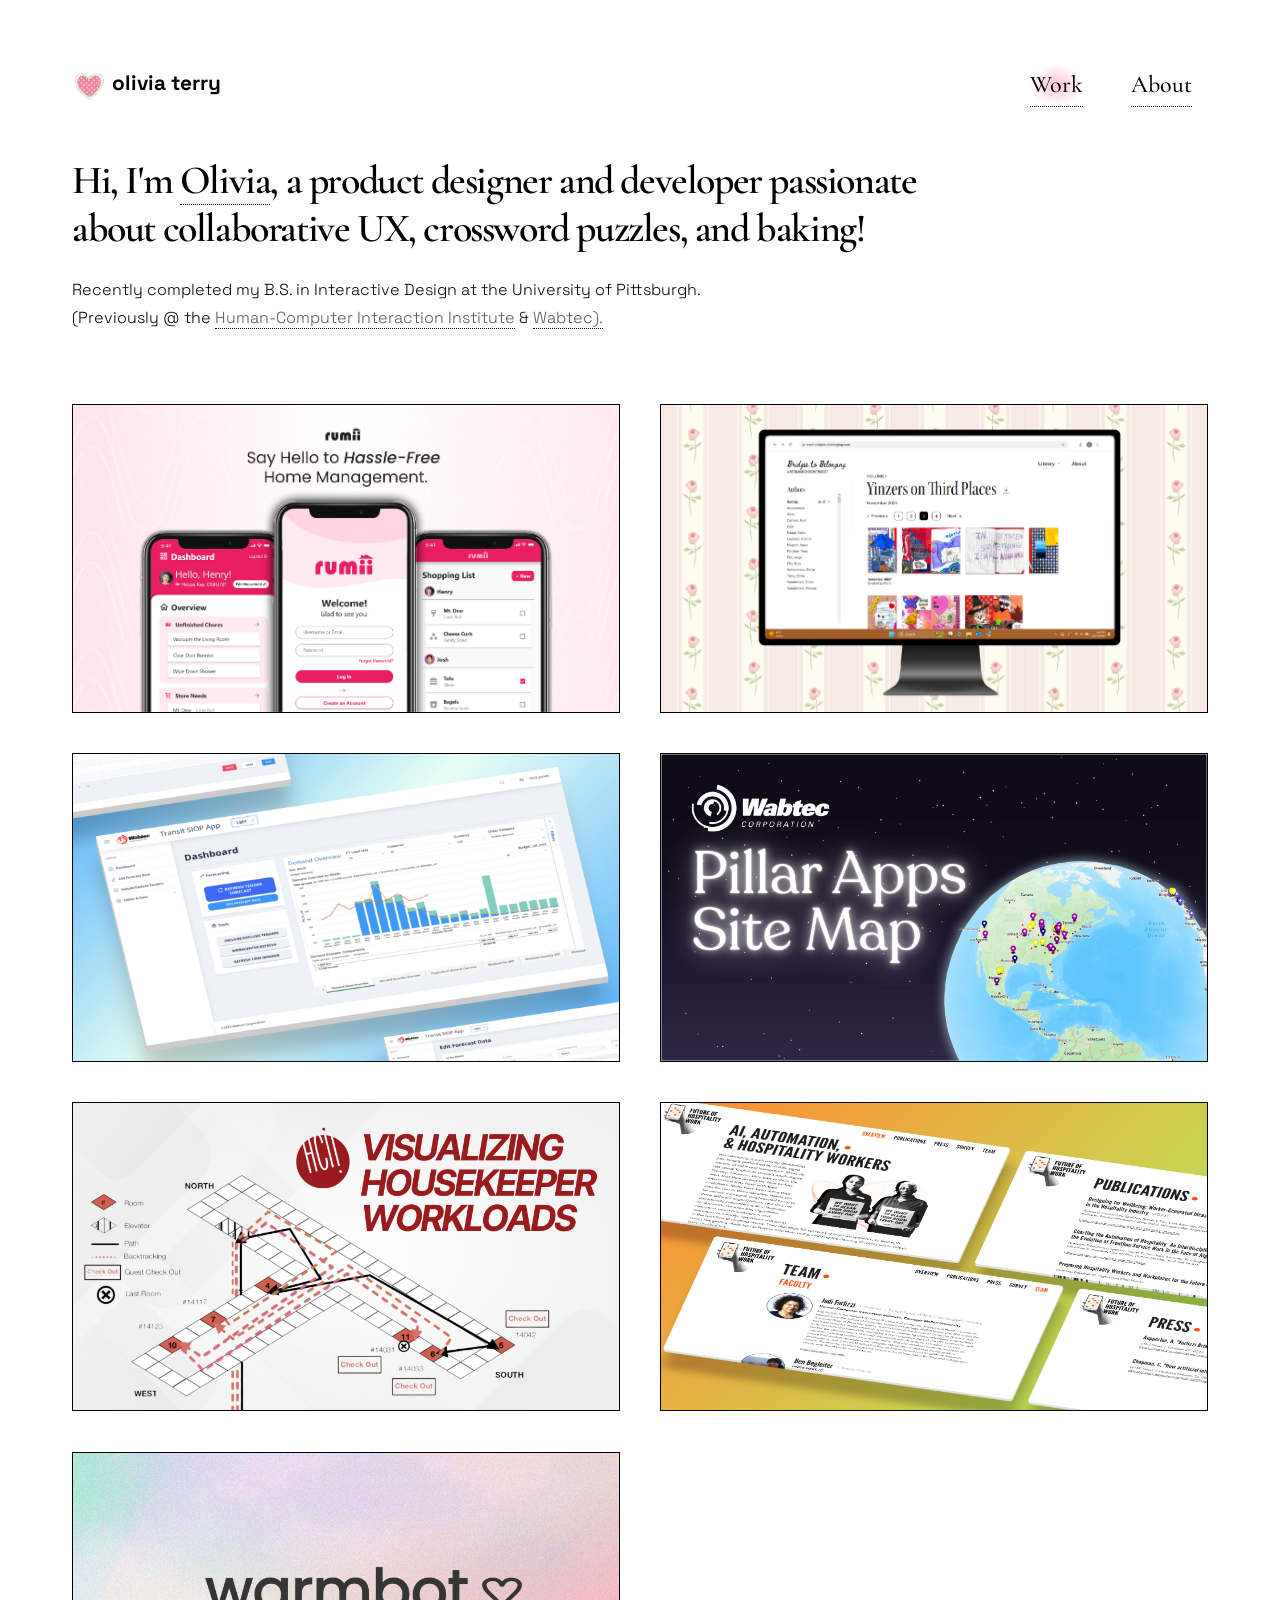
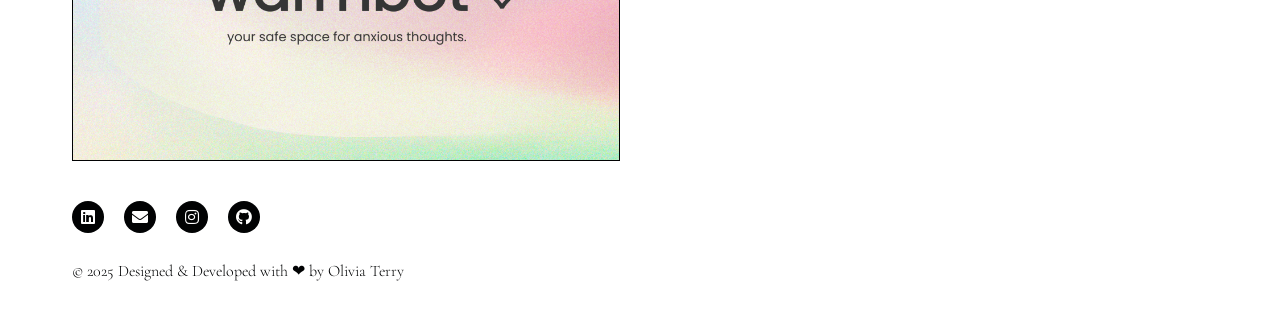
==== index.html @ b7524a49 "new resume upload" ====
<!DOCTYPE HTML>

<html>
	<head>
		<title>Olivia Terry</title>
		<meta charset="utf-8" />
		<meta name="viewport" content="width=device-width, initial-scale=1, user-scalable=no" />
		<link rel="stylesheet" href="assets/css/main.css" />

		<link rel="preconnect" href="https://fonts.googleapis.com">
		<link rel="preconnect" href="https://fonts.gstatic.com" crossorigin>
		<link href="https://fonts.googleapis.com/css2?family=Cormorant+Garamond:ital,wght@0,300;0,400;0,500;0,600;0,700;1,300;1,400;1,500;1,600;1,700&family=Space+Grotesk:wght@300..700&display=swap" rel="stylesheet">
		
		<noscript><link rel="stylesheet" href="assets/css/noscript.css" /></noscript>
	    <link rel="icon" type="image/x-icon" href="/images/favicon-nobg.png">

	</head>
	<body class="is-preload">
		<!-- Wrapper -->
			<div id="wrapper">

				<!-- Header -->
					<header id="header">
						<div class="inner">

							<!-- Logo -->
								<a href="index.html" class="logo fade-in-up">
									<span class="title"><img class="logo-icon" src="images/favicon.png"> olivia terry</span>
								</a>

							<!-- Nav 
								<nav>
									<ul>
										<li><a href="#menu">Menu</a></li>
									</ul>
								</nav>-->

								<div class="nav-bar fade-in-up">
									<a href="#projects" class="nav-link fade current-link">Work</a>
									<a href="about.html" class="nav-link fade">About</a>
								</div>
							

						</div>
					</header>

				<!-- Menu -->
					<nav id="menu">
						<h2>Menu</h2>
						<ul>
							<li><a href="index.html">Home</a></li>
							<li><a href="generic.html">Ipsum veroeros</a></li>
							<li><a href="generic.html">Tempus etiam</a></li>
							<li><a href="generic.html">Consequat dolor</a></li>
							<li><a href="elements.html">Elements</a></li>
						</ul>
					</nav>

				<!-- Main -->
					<div id="main">
						<div class="inner">
							<header class="head">
								<div>
								<h1 class="squeeze-textbox fade-in-up">Hi, I'm <a href="about.html">Olivia</a>, a product designer and developer passionate about collaborative UX, crossword puzzles, and baking!</h1>
								<p class="squeeze-textbox fade-in-up">
									Recently completed my B.S. in Interactive Design at the University of Pittsburgh.
									<br> 
									(Previously @ the 
									<a href="https://hcii.cmu.edu/" target="_blank">Human-Computer Interaction Institute</a>
									 & <a href="https://www.wabteccorp.com/" target="_blank">Wabtec).</a>
                    			</p>
							</div>
							
							<!--
							<div class="grain-blobs">
								<div class="blob-cont">
									<div class="yellow blob"></div>
									<div class="red blob"></div>
									<div class="green blob"></div>
								  </div>

								  <svg>
									<filter id='noiseFilter'>
									  <feTurbulence 
										type='fractalNoise' 
										baseFrequency='1.0' 
										stitchTiles='stitch'/>
									   <feColorMatrix in="colorNoise" type="matrix" values="1 0 0 0 0 0 1 0 0 0 0 0 1 0 0 0 0 0 1 0" />
										  <feComposite operator="in" in2="SourceGraphic" result="monoNoise"/>
										  <feBlend in="SourceGraphic" in2="monoNoise" mode="screen" />
									</filter>
									
								  </svg>
								</div>-->
							</header>
							<section class="tiles">
								
								<article class="style1 fade-in-up">
									<span class="image">
										<img src="images/rumii-cover.png" alt="" />
									</span>
									<a href="rumii.html">
										
										<div class="content">
											<h2 class="tile-header">Rumii</h2>
											<p>
												A mobile household management app designed for roommates.
											</p>
										</div>
									</a>
								</article>
								<article class="style5 fade-in-up">
									<span class="image">
										<img src="images/zine-coverr.png" alt="" />
									</span>
									<a href="bridges-to-belonging.html">
										
										<div class="content">
											<h2 class="tile-header">Bridges to Belonging</h2>
											<p>A digital library for displaying zine booklets co-created with community members.</p>
										</div>
									</a>
								</article>
								<article class="style2 fade-in-up">
									<span class="image">
										<img src="images/transit-siop.png" alt="" />
									</span>
									<a href="transit-siop.html">
										
										<div class="content">
											<h2 class="tile-header">Transit SIOP</h2>
											<p>
												An Angular web application for Wabtec's sales, inventory, and operations planning. 
												</p>
										</div>
									</a>
								</article>
								<article class="style3 fade-in-up">
									<span class="image">
										<img src="images/pillar-apps1-cover.png" alt="" />
									</span>
									<a href="pillar-apps.html">
										
										<div class="content">
											<h2 class="tile-header">Pillar Apps Site Map</h2>
											<p>
												A web application utilizing GIS technology to visualize enterprise app adoption and usage data across 140+ internal SaaS deployments.
											</p>
										</div>
									</a>
								</article>
							
								
								<article class="style3 fade-in-up">
									<span class="image">
										<img src="images/reu-cover.png" alt="" />
									</span>
									<a href="reu.html">
										
										<div class="content">
											<h2 class="tile-header">Visualizing Housekeeper Workloads</h2>
											<p>
												A case study of my research internship project with Carnegie Mellon University's Human-Computer Interaction Institute.
											</p>
										</div>
									</a>
								</article>
								<article class="style3 fade-in-up">
									<span class="image">
										<img src="images/fohw-cover2.png" alt="" />
									</span>
									<a href="fohw.html">
										
										<div class="content">
											<h2 class="tile-header">Future of Hospitality Work</h2>
											<p>
												A portfolio website for an interscholastic, NSF-funded research team.
											</p>
										</div>
									</a>
								</article>
								<article class="style3 fade-in-up">
									<span class="image">
										<img src="images/warmbot-cover.png" alt="" />
									</span>
									<a href="warmbot.html">
										
										<div class="content">
											<h2 class="tile-header">warmbot</h2>
											<p>
												An AI chatbot trained to act as a warmline for those desiring company during periods of overwhelm.
											</p>
										</div>
									</a>
								</article>
								
								
								
								
								
								<!--
								<article class="style4">
									<span class="image">
										<img src="images/reu-cover.png" alt="" />
									</span>
									<a href="generic.html">
										<h2>Visualizing Housekeeper Workloads</h2>
										<div class="content">
											<p>
												A case study of my research internship project with Carnegie Mellon University's Human-Computer Interaction Institute.
											</p>
										</div>
									</a>
								</article>-->
							</section>
							
						</div>
					</div>

				<!-- Footer -->
					<footer id="footer">
						<div class="inner">
						<section>
								<ul class="icons">
									<li><a href="https://www.linkedin.com/in/olivia-terry/" target="_blank" class="icon brands style2 fa-linkedin"><span class="label">Instagram</span></a></li>
									<li><a href="mailto:oliviaterry@gmail.com" target="_blank" class="icon solid style2 fa-envelope"><span class="label">Email</span></a></li>
									<li><a href="https://www.instagram.com/rosiesmicrobakery/" target="_blank" class="icon brands style2 fa-instagram"><span class="label">Instagram</span></a></li>
									<li><a href="https://www.github.com/oliviat10/" target="_blank" class="icon brands style2 fa-github"><span class="label">GitHub</span></a></li>
								</ul>
							</section>
							<ul class="copyright">
								<span id="copyright">© 2025 Designed & Developed with ❤ by Olivia Terry</span>							</ul>
						</section>
					</div>
					</footer>

			</div>

		<!-- Scripts -->
			<script src="assets/js/jquery.min.js"></script>
			<script src="assets/js/browser.min.js"></script>
			<script src="assets/js/breakpoints.min.js"></script>
			<script src="assets/js/util.js"></script>
			<script src="assets/js/main.js"></script>

	</body>
</html>
---- assets/css/main.css ----
@import url(fontawesome-all.min.css);
@import url("https://fonts.googleapis.com/css?family=Source+Sans+Pro:300,700,900");

/*
	Phantom by HTML5 UP
	html5up.net | @ajlkn
	Free for personal and commercial use under the CCA 3.0 license (html5up.net/license)
*/

html,
body,
div,
span,
applet,
object,
iframe,
h1,
h2,
h3,
h4,
h5,
h6,
p,
blockquote,
pre,
a,
abbr,
acronym,
address,
big,
cite,
code,
del,
dfn,
em,
img,
ins,
kbd,
q,
s,
samp,
small,
strike,
strong,
sub,
sup,
tt,
var,
b,
u,
i,
center,
dl,
dt,
dd,
ol,
ul,
li,
fieldset,
form,
label,
legend,
table,
caption,
tbody,
tfoot,
thead,
tr,
th,
td,
article,
aside,
canvas,
details,
embed,
figure,
figcaption,
footer,
header,
hgroup,
menu,
nav,
output,
ruby,
section,
summary,
time,
mark,
audio,
video {
	margin: 0;
	padding: 0;
	border: 0;
	font-size: 100%;
	font: inherit;
	vertical-align: baseline;
}

article,
aside,
details,
figcaption,
figure,
footer,
header,
hgroup,
menu,
nav,
section {
	display: block;
}

body {
	line-height: 1;
}

ol,
ul {
	list-style: none;
}

.about-category {
	font-size: 1.5em;
	margin-top: 0;
	
}

.about-facts {
	margin-left: 0;
	padding-left: 0;
}



.about-list-item {
	padding: 20px;
	border: solid 1px #ff228d;
	background-color: #ffdfeb;
	border-radius: 10px;
	margin: 0px 0px 25px 0px;

	display: flex;
	flex-direction: row;
	justify-content: center;
	align-items: center;

}

.about-list-text {
	margin-bottom: 0;
}

.about-list-icon {
	width: 3em;
	height: 3em;
	margin-right: 20px;

}

.facts-grid {
	margin-right: 25px;
	height: auto;

	display: grid;
	grid-template-columns: 50% 50%;

	grid-column-gap: 30px;

	grid-row-gap: 20px;
	text-align: left;

}

.facts-list-item {
	height: 100%;
	padding-right: 15px;
	
	padding-bottom: 15px;

	border-radius: 10px;

	border-radius: 15px;

	display: flex;
	flex-direction: column;
	justify-content: center;
	align-items: left;

}

.facts-list-text {
	margin-bottom: 0;
}

#crab {
	width: 3.75em;
	height: 3.75em;
	margin-bottom: 0.5em;
}

#infj {
	height: 3.25em;
	width: 4em;
	margin-bottom: 0.5em;
}

#matcha {
	height: 3.5em;
	width: 3.5em;
	margin-bottom: 0.5em;
}

#halloween {
	height: 4.15em;
	width: 4.15em;
	margin-bottom: 0.15em;
}


#wordle {
	width: 2.25em;
	height: 2.25em;
}

.resume-box {
	margin: 0.25em;
	display: inline;
	font-weight: 500;
	font-size: 1em;
	letter-spacing: 0.08em;
}

.outline-box {
	border: solid 0.5px #c9c9c9;
	border-radius: 3px;
	margin-bottom: 10px;

}

blockquote,
q {
	quotes: none;
}

blockquote:before,
blockquote:after,
q:before,
q:after {
	content: '';
	content: none;
}

table {
	border-collapse: collapse;
	border-spacing: 0;
}

body {
	-webkit-text-size-adjust: none;
}

mark {
	background-color: transparent;
	color: inherit;
}

input::-moz-focus-inner {
	border: 0;
	padding: 0;
}

input,
select,
textarea {
	-moz-appearance: none;
	-webkit-appearance: none;
	-ms-appearance: none;
	appearance: none;
}

.email-link {
	color: black;
	text-decoration: none;
	font-weight: 600;
	border-color: black;
}

.email-me {
	margin-bottom: 1em;
}

/* Basic */

@-ms-viewport {
	width: device-width;
}

body {
	-ms-overflow-style: scrollbar;
}

@media screen and (max-width: 480px) {

	html,
	body {
		min-width: 320px;
	}

}

html {
	box-sizing: border-box;
}

*,
*:before,
*:after {
	box-sizing: inherit;
}

/*grainy color blob bg
	:root {
		--bg: #ffffff;
		--text: #151515;
		--yellow: #EDB74D;
		--red: #EB6666;
		--green: #6FB18A;
	  }

	  .head {
		display: flex;
  flex-direction: row;
	  }
	  
	  body::before,
	body::after {
	  position: absolute;
	  left: 0;
	  top: 0;
	  content: '';
	  width: 100%;
	  height: 100%;
	  z-index: -1;
	
	  opacity: 50%;
	}
	
	body::before {
	  background: #d4d4d4;
	  filter: url(#noiseFilter);
	}*/

/* Blobs */
/*.blob-cont {
	display: flex;
	flex-direction: column;
	justify-content: center;
	align-items: center;
	z-index: -2;
	height: 500px;
	width: 500px;
	position: relative;
	right: 5em;
  }
  
  
  .blob {
	border-radius: 100px;
	filter: blur(60px);
  }
  
  .yellow {
	background-color: var(--yellow);
	position: absolute;
	top: 200px;
	left: 100px;
	height: 200px;
	width: 200px;
	
	animation: yellow 8s infinite ease;
  }
  
  .green {
	background-color: var(--green);
	position: absolute;
	top: 80px;
	right: -20px;
	height: 200px;
	width: 250px;
	
	animation: green 8s infinite ease;
  }
  
  .red {
	background-color: var(--red);
	position: absolute;
	right: 0;
	top: 300px;
	height: 250px;
	width: 200px;
	
	animation: red 8s infinite linear;
  }
  
  @keyframes yellow {
	0% {top: 200px; left: 100px; transform: scale(1);}
	30% {top: 300px; left: 150px; transform: scale(1.2);}
	60% {top: 100px; left: 200px; transform: scale(1.3);}
	100% {top: 200px; left: 100px; transform: scale(1);}
  }
  
  @keyframes green {
	0% {top: 80px; right: -20px; transform: scale(1.2);}
	30% {top: 300px; right: -20px;transform: scale(1);}
	60% {top: 200px; right: 100px;transform: scale(1);}
	100% {top: 80px; right: -20px; transform: scale(1.2);}
  }
  
  @keyframes red {
	0% {top: 250px; right: 0px; transform: scale(1);}
	30% {top: 150px; right: 150px;transform: scale(1.4);}
	60% {top: 250px; right: 100px;transform: scale(1);}
	100% {top: 250px; right: 0px; transform: scale(1);}
  }*/


body {
	background: #ffffff;
}

body.is-preload *,
body.is-preload *:before,
body.is-preload *:after {
	-moz-animation: none !important;
	-webkit-animation: none !important;
	-ms-animation: none !important;
	animation: none !important;
	-moz-transition: none !important;
	-webkit-transition: none !important;
	-ms-transition: none !important;
	transition: none !important;
}

/* Type */

p {
	font-family: 'Space Grotesk', serif;
}

.squeeze-textbox {
	width: 75%;
}

@media screen and (max-width: 762px) {

	.squeeze-textbox {
		width: 95%;
	}

	.head {
		padding-top: 2em;
	}

}


.grain-blobs {
	position: sticky;
	width: 0%;
	height: 0%;
	right: 40%;
	top: 0px;
	z-index: -4;
}

body,
input,
select,
textarea {
	color: #010203;
	font-family: "Cormorant Garamond", serif;
	font-size: 16pt;
	font-weight: 300;
	line-height: 1.75;
}

@media screen and (max-width: 1680px) {

	body,
	input,
	select,
	textarea {
		font-size: 14pt;
	}

}

@media screen and (max-width: 1280px) {

	body,
	input,
	select,
	textarea {
		font-size: 12pt;
	}

}

.fade-in-up {
	opacity: 0;
	transform: translateY(30px);
	transition: opacity 0.8s ease-out, transform 0.8s ease-out;
	will-change: opacity, transform;
}

.fade-in-up.visible {
	opacity: 1;
	transform: translateY(0);
}


a {
	-moz-transition: border-bottom-color 0.2s ease, color 0.2s ease;
	-webkit-transition: border-bottom-color 0.2s ease, color 0.2s ease;
	-ms-transition: border-bottom-color 0.2s ease, color 0.2s ease;
	transition: border-bottom-color 0.2s ease, color 0.2s ease;
	text-decoration: none;
	color: #585858;
	border-bottom: dotted 1px #010203;
}

a:hover {
	border-bottom-color: transparent;
	color: #f2849e !important;
}

strong,
b {
	font-weight: 900;
}

em,
i {
	font-style: italic;
}

p {
	margin: 0 0 2em 0;
}

.back,
.next {
	font-size: 1em;
	font-family: 'Space Grotesk', serif;
}

.iconoir-arrow-left-circle,
.iconoir-arrow-right-circle {
	vertical-align: -0.1em;
}

.storyboard {
	width: 100%;
	text-align: center;
}

.storyboard-img {
	width: 75%;
}
@media screen and (max-width: 726px) {

	.storyboard-img {
		width: 100%;
	}

}

.workshop-photos {
	display: flex;
	justify-content: space-between;
}

.workshop-photo {
	width: 48%;
}

.figma {
	text-align: center;
}

.gif-tour {
	width: 75%;
	height: 75%;
}
@media screen and (max-width: 726px) {

	.gif-tour {
		width: 100%;
		height: 100%;
	}

}

.file-viewer-img {
	width: 75%;
	border: solid 1px #bfbfbf;

}
@media screen and (max-width: 726px) {

	.file-viewer-img {
		width: 100%;
	}

}


#download {
	border: solid 1px #c9c9c9;
}

mark {
	background-color: #ffdfeb;
}


.case-study {
	text-align: left;
	width: 75%;
	margin: auto;
}

@media screen and (max-width: 726px) {

	.case-study {
		width: 90%;
	}

}


.case-study-h3 {
	font-size: 1.8em;
	font-weight: 500;
	text-align: left;
}

.prototype,
.competitors-section,
.user-personas {
	width: 100%;
	text-align: center;
}

.case-study-list {
	text-align: left;
	margin-bottom: 0;
}

.case-study-content-list {
	font-family: "Space Grotesk", serif;
	margin-bottom: 2em;
}

.about-head {
	margin-bottom: 0.5em;
}

.case-study-head {
	margin-bottom: 0.4em;
	font-weight: 600;
}

.project-header {
	padding-top: 2.5rem;
	padding-bottom: 4.8125rem;
	position: relative;
	background-repeat: no-repeat;
	background-size: cover;
	background-position: center;
	height: 385px;
	margin-bottom: 3rem;
}

.bridges-hifi {
	width: 100%;
}
@media screen and (max-width: 726px) {

	.bridges-hifi {
		
	}

}

#rumii-header {
	background-image: url("/images/rumii/rumii-proj-cover.png");
}

#transit-siop-header {
	background-image: url("/images/transit-siop/transit-siop-proj-cover.png");
}

#fohw-header {
	background-image: url("/images/fohw/fohw-proj-cover.png");
}

#bridges-header {
	background-image: url("/images/bridges/bridges-proj-cover1.png");
}

#pillar-apps-header {
	background-image: url("/images/pillar/pillar-proj-cover.png");
}

#reu-header {
	background-image: url("/images/reu/reu-proj-cover.png");
}

#warmbot-header {
	background-image: url("/images/warmbot/warmbot-proj-cover.png");
}

h1 {
	font-size: 2.5em;
	font-weight: 600;
	line-height: 1.2;
	margin: 0 0 1em 0;
	letter-spacing: -0.035em;
}

h1 a {
	color: inherit;
}

@media screen and (max-width: 736px) {

	h1 {
		font-size: 2em;
		margin: 0 0 1em 0;
	}

}

@media screen and (max-width: 360px) {

	h1 {
		font-size: 1.75em;
	}

}

h3 {
	font-weight: 900;
	line-height: 1.5;
	margin: 0 0 0.5em 0;

	letter-spacing: 0em;
}

h2,
h4,
h5,
h6 {
	font-weight: 900;
	line-height: 1.5;
	margin: 0 0 2em 0;

	letter-spacing: 0em;
}

h2 a,
h3 a,
h4 a,
h5 a,
h6 a {
	color: inherit;
}

h2 {
	font-size: 2.5em;
}

h3 {
	font-size: 1em;
}

h4 {
	font-size: 0.8em;
}

h5 {
	font-size: 0.8em;
}

h6 {
	font-size: 0.8em;
}

@media screen and (max-width: 980px) {

	h1 br,
	h2 br,
	h3 br,
	h4 br,
	h5 br,
	h6 br {
		display: none;
	}

	h2 {
		font-size: 2em;
	}


}

@media screen and (max-width: 736px) {

	h2 {
		font-size: 2em;
	}

	h3 {
		font-size: 0.8em;
	}

}

sub {
	font-size: 0.8em;
	position: relative;
	top: 0.5em;
}

sup {
	font-size: 0.8em;
	position: relative;
	top: -0.5em;
}

blockquote {
	border-left: solid 4px #c9c9c9;
	font-style: italic;
	margin: 0 0 2em 0;
	padding: 0.5em 0 0.5em 2em;
}

code {
	background: rgba(144, 144, 144, 0.075);
	border-radius: 0px;
	border: solid 1px #c9c9c9;
	font-family: "Courier New", monospace;
	font-size: 0.9em;
	margin: 0 0.25em;
	padding: 0.25em 0.65em;
}

pre {
	-webkit-overflow-scrolling: touch;
	font-family: "Courier New", monospace;
	font-size: 0.9em;
	margin: 0 0 2em 0;
}

pre code {
	display: block;
	line-height: 1.75;
	padding: 1em 1.5em;
	overflow-x: auto;
}

hr {
	border: 0;
	border-bottom: solid 1px #c9c9c9;
	margin: 2em 0;
}

hr.major {
	margin: 3em 0;
}

.align-left {
	text-align: left;
}

.align-center {
	text-align: center;
}

.align-right {
	text-align: right;
}

.two-col {
	display: flex;
}

#col-1 {
	flex: 60%;
}

#col-2 {
	flex: 40%;
	margin-left: 4em;
	margin-right: 0em;
	text-align: right;
}

@media screen and (max-width: 762px) {

	#col-2 {
		margin-left: 0;
	}

}


.about-caption {
	text-align: center;
}

.three-col {
	display: flex;
}

@media screen and (max-width: 726px) {

	.three-col {
		flex-direction: column;

	}

	.col-of-3 {
		margin-bottom: 1rem;
	}

}

.col-of-3 {
	flex: 33%;
}

#rumii-prototype {
	width: 40em;
}

@media screen and (max-width: 1100px) {

	#rumii-prototype {
		width: 100%;
	}

}

.wireframes {
	display: flex;
	flex-direction: column;
}


.about-photo {
	width: 100%;
	/*box-shadow: 4px 4px 7px rgba(120, 120, 120, 0.5);*/
	border: 1px solid #000000;


}

@media screen and (max-width: 736px) {
	.two-col {
		display: block
	}

	.col {
		flex: 100%;
	}

	.about-photo {
		width: 100%;
		margin-left: 0em;
	}
}



/* Row */

.row {
	display: flex;
	flex-wrap: wrap;
	box-sizing: border-box;
	align-items: stretch;
}

.row>* {
	box-sizing: border-box;
}

.row.gtr-uniform>*> :last-child {
	margin-bottom: 0;
}

.row.aln-left {
	justify-content: flex-start;
}

.row.aln-center {
	justify-content: center;
}

.row.aln-right {
	justify-content: flex-end;
}

.row.aln-top {
	align-items: flex-start;
}

.row.aln-middle {
	align-items: center;
}

.row.aln-bottom {
	align-items: flex-end;
}

.row>.imp {
	order: -1;
}

.row>.col-1 {
	width: 8.33333%;
}

.row>.off-1 {
	margin-left: 8.33333%;
}

.row>.col-2 {
	width: 16.66667%;
}

.row>.off-2 {
	margin-left: 16.66667%;
}

.row>.col-3 {
	width: 25%;
}

.row>.off-3 {
	margin-left: 25%;
}

.row>.col-4 {
	width: 33.33333%;
}

.row>.off-4 {
	margin-left: 33.33333%;
}

.row>.col-5 {
	width: 41.66667%;
}

.row>.off-5 {
	margin-left: 41.66667%;
}

.row>.col-6 {
	width: 50%;
}

.row>.off-6 {
	margin-left: 50%;
}

.row>.col-7 {
	width: 58.33333%;
}

.row>.off-7 {
	margin-left: 58.33333%;
}

.row>.col-8 {
	width: 66.66667%;
}

.row>.off-8 {
	margin-left: 66.66667%;
}

.row>.col-9 {
	width: 75%;
}

.row>.off-9 {
	margin-left: 75%;
}

.row>.col-10 {
	width: 83.33333%;
}

.row>.off-10 {
	margin-left: 83.33333%;
}

.row>.col-11 {
	width: 91.66667%;
}

.row>.off-11 {
	margin-left: 91.66667%;
}

.row>.col-12 {
	width: 100%;
}

.row>.off-12 {
	margin-left: 100%;
}

.row.gtr-0 {
	margin-top: 0;
	margin-left: 0em;
}

.row.gtr-0>* {
	padding: 0 0 0 0em;
}

.row.gtr-0.gtr-uniform {
	margin-top: 0em;
}

.row.gtr-0.gtr-uniform>* {
	padding-top: 0em;
}

.row.gtr-25 {
	margin-top: 0;
	margin-left: -0.5em;
}

.row.gtr-25>* {
	padding: 0 0 0 0.5em;
}

.row.gtr-25.gtr-uniform {
	margin-top: -0.5em;
}

.row.gtr-25.gtr-uniform>* {
	padding-top: 0.5em;
}

.row.gtr-50 {
	margin-top: 0;
	margin-left: -1em;
}

.row.gtr-50>* {
	padding: 0 0 0 1em;
}

.row.gtr-50.gtr-uniform {
	margin-top: -1em;
}

.row.gtr-50.gtr-uniform>* {
	padding-top: 1em;
}

.row {
	margin-top: 0;
	margin-left: -2em;
}

.row>* {
	padding: 0 0 0 2em;
}

.row.gtr-uniform {
	margin-top: -2em;
}

.row.gtr-uniform>* {
	padding-top: 2em;
}

.row.gtr-150 {
	margin-top: 0;
	margin-left: -3em;
}

.row.gtr-150>* {
	padding: 0 0 0 3em;
}

.row.gtr-150.gtr-uniform {
	margin-top: -3em;
}

.row.gtr-150.gtr-uniform>* {
	padding-top: 3em;
}

.row.gtr-200 {
	margin-top: 0;
	margin-left: -4em;
}

.row.gtr-200>* {
	padding: 0 0 0 4em;
}

.row.gtr-200.gtr-uniform {
	margin-top: -4em;
}

.row.gtr-200.gtr-uniform>* {
	padding-top: 4em;
}

@media screen and (max-width: 1680px) {

	.row {
		display: flex;
		flex-wrap: wrap;
		box-sizing: border-box;
		align-items: stretch;
	}

	.row>* {
		box-sizing: border-box;
	}

	.row.gtr-uniform>*> :last-child {
		margin-bottom: 0;
	}

	.row.aln-left {
		justify-content: flex-start;
	}

	.row.aln-center {
		justify-content: center;
	}

	.row.aln-right {
		justify-content: flex-end;
	}

	.row.aln-top {
		align-items: flex-start;
	}

	.row.aln-middle {
		align-items: center;
	}

	.row.aln-bottom {
		align-items: flex-end;
	}

	.row>.imp-xlarge {
		order: -1;
	}

	.row>.col-1-xlarge {
		width: 8.33333%;
	}

	.row>.off-1-xlarge {
		margin-left: 8.33333%;
	}

	.row>.col-2-xlarge {
		width: 16.66667%;
	}

	.row>.off-2-xlarge {
		margin-left: 16.66667%;
	}

	.row>.col-3-xlarge {
		width: 25%;
	}

	.row>.off-3-xlarge {
		margin-left: 25%;
	}

	.row>.col-4-xlarge {
		width: 33.33333%;
	}

	.row>.off-4-xlarge {
		margin-left: 33.33333%;
	}

	.row>.col-5-xlarge {
		width: 41.66667%;
	}

	.row>.off-5-xlarge {
		margin-left: 41.66667%;
	}

	.row>.col-6-xlarge {
		width: 50%;
	}

	.row>.off-6-xlarge {
		margin-left: 50%;
	}

	.row>.col-7-xlarge {
		width: 58.33333%;
	}

	.row>.off-7-xlarge {
		margin-left: 58.33333%;
	}

	.row>.col-8-xlarge {
		width: 66.66667%;
	}

	.row>.off-8-xlarge {
		margin-left: 66.66667%;
	}

	.row>.col-9-xlarge {
		width: 75%;
	}

	.row>.off-9-xlarge {
		margin-left: 75%;
	}

	.row>.col-10-xlarge {
		width: 83.33333%;
	}

	.row>.off-10-xlarge {
		margin-left: 83.33333%;
	}

	.row>.col-11-xlarge {
		width: 91.66667%;
	}

	.row>.off-11-xlarge {
		margin-left: 91.66667%;
	}

	.row>.col-12-xlarge {
		width: 100%;
	}

	.row>.off-12-xlarge {
		margin-left: 100%;
	}

	.row.gtr-0 {
		margin-top: 0;
		margin-left: 0em;
	}

	.row.gtr-0>* {
		padding: 0 0 0 0em;
	}

	.row.gtr-0.gtr-uniform {
		margin-top: 0em;
	}

	.row.gtr-0.gtr-uniform>* {
		padding-top: 0em;
	}

	.row.gtr-25 {
		margin-top: 0;
		margin-left: -0.5em;
	}

	.row.gtr-25>* {
		padding: 0 0 0 0.5em;
	}

	.row.gtr-25.gtr-uniform {
		margin-top: -0.5em;
	}

	.row.gtr-25.gtr-uniform>* {
		padding-top: 0.5em;
	}

	.row.gtr-50 {
		margin-top: 0;
		margin-left: -1em;
	}

	.row.gtr-50>* {
		padding: 0 0 0 1em;
	}

	.row.gtr-50.gtr-uniform {
		margin-top: -1em;
	}

	.row.gtr-50.gtr-uniform>* {
		padding-top: 1em;
	}

	.row {
		margin-top: 0;
		margin-left: -2em;
	}

	.row>* {
		padding: 0 0 0 2em;
	}

	.row.gtr-uniform {
		margin-top: -2em;
	}

	.row.gtr-uniform>* {
		padding-top: 2em;
	}

	.row.gtr-150 {
		margin-top: 0;
		margin-left: -3em;
	}

	.row.gtr-150>* {
		padding: 0 0 0 3em;
	}

	.row.gtr-150.gtr-uniform {
		margin-top: -3em;
	}

	.row.gtr-150.gtr-uniform>* {
		padding-top: 3em;
	}

	.row.gtr-200 {
		margin-top: 0;
		margin-left: -4em;
	}

	.row.gtr-200>* {
		padding: 0 0 0 4em;
	}

	.row.gtr-200.gtr-uniform {
		margin-top: -4em;
	}

	.row.gtr-200.gtr-uniform>* {
		padding-top: 4em;
	}

}

@media screen and (max-width: 1280px) {

	.row {
		display: flex;
		flex-wrap: wrap;
		box-sizing: border-box;
		align-items: stretch;
	}

	.row>* {
		box-sizing: border-box;
	}

	.row.gtr-uniform>*> :last-child {
		margin-bottom: 0;
	}

	.row.aln-left {
		justify-content: flex-start;
	}

	.row.aln-center {
		justify-content: center;
	}

	.row.aln-right {
		justify-content: flex-end;
	}

	.row.aln-top {
		align-items: flex-start;
	}

	.row.aln-middle {
		align-items: center;
	}

	.row.aln-bottom {
		align-items: flex-end;
	}

	.row>.imp-large {
		order: -1;
	}

	.row>.col-1-large {
		width: 8.33333%;
	}

	.row>.off-1-large {
		margin-left: 8.33333%;
	}

	.row>.col-2-large {
		width: 16.66667%;
	}

	.row>.off-2-large {
		margin-left: 16.66667%;
	}

	.row>.col-3-large {
		width: 25%;
	}

	.row>.off-3-large {
		margin-left: 25%;
	}

	.row>.col-4-large {
		width: 33.33333%;
	}

	.row>.off-4-large {
		margin-left: 33.33333%;
	}

	.row>.col-5-large {
		width: 41.66667%;
	}

	.row>.off-5-large {
		margin-left: 41.66667%;
	}

	.row>.col-6-large {
		width: 50%;
	}

	.row>.off-6-large {
		margin-left: 50%;
	}

	.row>.col-7-large {
		width: 58.33333%;
	}

	.row>.off-7-large {
		margin-left: 58.33333%;
	}

	.row>.col-8-large {
		width: 66.66667%;
	}

	.row>.off-8-large {
		margin-left: 66.66667%;
	}

	.row>.col-9-large {
		width: 75%;
	}

	.row>.off-9-large {
		margin-left: 75%;
	}

	.row>.col-10-large {
		width: 83.33333%;
	}

	.row>.off-10-large {
		margin-left: 83.33333%;
	}

	.row>.col-11-large {
		width: 91.66667%;
	}

	.row>.off-11-large {
		margin-left: 91.66667%;
	}

	.row>.col-12-large {
		width: 100%;
	}

	.row>.off-12-large {
		margin-left: 100%;
	}

	.row.gtr-0 {
		margin-top: 0;
		margin-left: 0em;
	}

	.row.gtr-0>* {
		padding: 0 0 0 0em;
	}

	.row.gtr-0.gtr-uniform {
		margin-top: 0em;
	}

	.row.gtr-0.gtr-uniform>* {
		padding-top: 0em;
	}

	.row.gtr-25 {
		margin-top: 0;
		margin-left: -0.5em;
	}

	.row.gtr-25>* {
		padding: 0 0 0 0.5em;
	}

	.row.gtr-25.gtr-uniform {
		margin-top: -0.5em;
	}

	.row.gtr-25.gtr-uniform>* {
		padding-top: 0.5em;
	}

	.row.gtr-50 {
		margin-top: 0;
		margin-left: -1em;
	}

	.row.gtr-50>* {
		padding: 0 0 0 1em;
	}

	.row.gtr-50.gtr-uniform {
		margin-top: -1em;
	}

	.row.gtr-50.gtr-uniform>* {
		padding-top: 1em;
	}

	.row {
		margin-top: 0;
		margin-left: -2em;
	}

	.row>* {
		padding: 0 0 0 2em;
	}

	.row.gtr-uniform {
		margin-top: -2em;
	}

	.row.gtr-uniform>* {
		padding-top: 2em;
	}

	.row.gtr-150 {
		margin-top: 0;
		margin-left: -3em;
	}

	.row.gtr-150>* {
		padding: 0 0 0 3em;
	}

	.row.gtr-150.gtr-uniform {
		margin-top: -3em;
	}

	.row.gtr-150.gtr-uniform>* {
		padding-top: 3em;
	}

	.row.gtr-200 {
		margin-top: 0;
		margin-left: -4em;
	}

	.row.gtr-200>* {
		padding: 0 0 0 4em;
	}

	.row.gtr-200.gtr-uniform {
		margin-top: -4em;
	}

	.row.gtr-200.gtr-uniform>* {
		padding-top: 4em;
	}

}

@media screen and (max-width: 980px) {

	.row {
		display: flex;
		flex-wrap: wrap;
		box-sizing: border-box;
		align-items: stretch;
	}

	.row>* {
		box-sizing: border-box;
	}

	.row.gtr-uniform>*> :last-child {
		margin-bottom: 0;
	}

	.row.aln-left {
		justify-content: flex-start;
	}

	.row.aln-center {
		justify-content: center;
	}

	.row.aln-right {
		justify-content: flex-end;
	}

	.row.aln-top {
		align-items: flex-start;
	}

	.row.aln-middle {
		align-items: center;
	}

	.row.aln-bottom {
		align-items: flex-end;
	}

	.row>.imp-medium {
		order: -1;
	}

	.row>.col-1-medium {
		width: 8.33333%;
	}

	.row>.off-1-medium {
		margin-left: 8.33333%;
	}

	.row>.col-2-medium {
		width: 16.66667%;
	}

	.row>.off-2-medium {
		margin-left: 16.66667%;
	}

	.row>.col-3-medium {
		width: 25%;
	}

	.row>.off-3-medium {
		margin-left: 25%;
	}

	.row>.col-4-medium {
		width: 33.33333%;
	}

	.row>.off-4-medium {
		margin-left: 33.33333%;
	}

	.row>.col-5-medium {
		width: 41.66667%;
	}

	.row>.off-5-medium {
		margin-left: 41.66667%;
	}

	.row>.col-6-medium {
		width: 50%;
	}

	.row>.off-6-medium {
		margin-left: 50%;
	}

	.row>.col-7-medium {
		width: 58.33333%;
	}

	.row>.off-7-medium {
		margin-left: 58.33333%;
	}

	.row>.col-8-medium {
		width: 66.66667%;
	}

	.row>.off-8-medium {
		margin-left: 66.66667%;
	}

	.row>.col-9-medium {
		width: 75%;
	}

	.row>.off-9-medium {
		margin-left: 75%;
	}

	.row>.col-10-medium {
		width: 83.33333%;
	}

	.row>.off-10-medium {
		margin-left: 83.33333%;
	}

	.row>.col-11-medium {
		width: 91.66667%;
	}

	.row>.off-11-medium {
		margin-left: 91.66667%;
	}

	.row>.col-12-medium {
		width: 100%;
	}

	.row>.off-12-medium {
		margin-left: 100%;
	}

	.row.gtr-0 {
		margin-top: 0;
		margin-left: 0em;
	}

	.row.gtr-0>* {
		padding: 0 0 0 0em;
	}

	.row.gtr-0.gtr-uniform {
		margin-top: 0em;
	}

	.row.gtr-0.gtr-uniform>* {
		padding-top: 0em;
	}

	.row.gtr-25 {
		margin-top: 0;
		margin-left: -0.375em;
	}

	.row.gtr-25>* {
		padding: 0 0 0 0.375em;
	}

	.row.gtr-25.gtr-uniform {
		margin-top: -0.375em;
	}

	.row.gtr-25.gtr-uniform>* {
		padding-top: 0.375em;
	}

	.row.gtr-50 {
		margin-top: 0;
		margin-left: -0.75em;
	}

	.row.gtr-50>* {
		padding: 0 0 0 0.75em;
	}

	.row.gtr-50.gtr-uniform {
		margin-top: -0.75em;
	}

	.row.gtr-50.gtr-uniform>* {
		padding-top: 0.75em;
	}

	.row {
		margin-top: 0;
		margin-left: -1.5em;
	}

	.row>* {
		padding: 0 0 0 1.5em;
	}

	.row.gtr-uniform {
		margin-top: -1.5em;
	}

	.row.gtr-uniform>* {
		padding-top: 1.5em;
	}

	.row.gtr-150 {
		margin-top: 0;
		margin-left: -2.25em;
	}

	.row.gtr-150>* {
		padding: 0 0 0 2.25em;
	}

	.row.gtr-150.gtr-uniform {
		margin-top: -2.25em;
	}

	.row.gtr-150.gtr-uniform>* {
		padding-top: 2.25em;
	}

	.row.gtr-200 {
		margin-top: 0;
		margin-left: -3em;
	}

	.row.gtr-200>* {
		padding: 0 0 0 3em;
	}

	.row.gtr-200.gtr-uniform {
		margin-top: -3em;
	}

	.row.gtr-200.gtr-uniform>* {
		padding-top: 3em;
	}

}

@media screen and (max-width: 736px) {

	.row {
		display: flex;
		flex-wrap: wrap;
		box-sizing: border-box;
		align-items: stretch;
	}

	.row>* {
		box-sizing: border-box;
	}

	.row.gtr-uniform>*> :last-child {
		margin-bottom: 0;
	}

	.row.aln-left {
		justify-content: flex-start;
	}

	.row.aln-center {
		justify-content: center;
	}

	.row.aln-right {
		justify-content: flex-end;
	}

	.row.aln-top {
		align-items: flex-start;
	}

	.row.aln-middle {
		align-items: center;
	}

	.row.aln-bottom {
		align-items: flex-end;
	}

	.row>.imp-small {
		order: -1;
	}

	.row>.col-1-small {
		width: 8.33333%;
	}

	.row>.off-1-small {
		margin-left: 8.33333%;
	}

	.row>.col-2-small {
		width: 16.66667%;
	}

	.row>.off-2-small {
		margin-left: 16.66667%;
	}

	.row>.col-3-small {
		width: 25%;
	}

	.row>.off-3-small {
		margin-left: 25%;
	}

	.row>.col-4-small {
		width: 33.33333%;
	}

	.row>.off-4-small {
		margin-left: 33.33333%;
	}

	.row>.col-5-small {
		width: 41.66667%;
	}

	.row>.off-5-small {
		margin-left: 41.66667%;
	}

	.row>.col-6-small {
		width: 50%;
	}

	.row>.off-6-small {
		margin-left: 50%;
	}

	.row>.col-7-small {
		width: 58.33333%;
	}

	.row>.off-7-small {
		margin-left: 58.33333%;
	}

	.row>.col-8-small {
		width: 66.66667%;
	}

	.row>.off-8-small {
		margin-left: 66.66667%;
	}

	.row>.col-9-small {
		width: 75%;
	}

	.row>.off-9-small {
		margin-left: 75%;
	}

	.row>.col-10-small {
		width: 83.33333%;
	}

	.row>.off-10-small {
		margin-left: 83.33333%;
	}

	.row>.col-11-small {
		width: 91.66667%;
	}

	.row>.off-11-small {
		margin-left: 91.66667%;
	}

	.row>.col-12-small {
		width: 100%;
	}

	.row>.off-12-small {
		margin-left: 100%;
	}

	.row.gtr-0 {
		margin-top: 0;
		margin-left: 0em;
	}

	.row.gtr-0>* {
		padding: 0 0 0 0em;
	}

	.row.gtr-0.gtr-uniform {
		margin-top: 0em;
	}

	.row.gtr-0.gtr-uniform>* {
		padding-top: 0em;
	}

	.row.gtr-25 {
		margin-top: 0;
		margin-left: -0.25em;
	}

	.row.gtr-25>* {
		padding: 0 0 0 0.25em;
	}

	.row.gtr-25.gtr-uniform {
		margin-top: -0.25em;
	}

	.row.gtr-25.gtr-uniform>* {
		padding-top: 0.25em;
	}

	.row.gtr-50 {
		margin-top: 0;
		margin-left: -0.5em;
	}

	.row.gtr-50>* {
		padding: 0 0 0 0.5em;
	}

	.row.gtr-50.gtr-uniform {
		margin-top: -0.5em;
	}

	.row.gtr-50.gtr-uniform>* {
		padding-top: 0.5em;
	}

	.row {
		margin-top: 0;
		margin-left: -1em;
	}

	.row>* {
		padding: 0 0 0 1em;
	}

	.row.gtr-uniform {
		margin-top: -1em;
	}

	.row.gtr-uniform>* {
		padding-top: 1em;
	}

	.row.gtr-150 {
		margin-top: 0;
		margin-left: -1.5em;
	}

	.row.gtr-150>* {
		padding: 0 0 0 1.5em;
	}

	.row.gtr-150.gtr-uniform {
		margin-top: -1.5em;
	}

	.row.gtr-150.gtr-uniform>* {
		padding-top: 1.5em;
	}

	.row.gtr-200 {
		margin-top: 0;
		margin-left: -2em;
	}

	.row.gtr-200>* {
		padding: 0 0 0 2em;
	}

	.row.gtr-200.gtr-uniform {
		margin-top: -2em;
	}

	.row.gtr-200.gtr-uniform>* {
		padding-top: 2em;
	}

}

@media screen and (max-width: 480px) {

	.row {
		display: flex;
		flex-wrap: wrap;
		box-sizing: border-box;
		align-items: stretch;
	}

	.row>* {
		box-sizing: border-box;
	}

	.row.gtr-uniform>*> :last-child {
		margin-bottom: 0;
	}

	.row.aln-left {
		justify-content: flex-start;
	}

	.row.aln-center {
		justify-content: center;
	}

	.row.aln-right {
		justify-content: flex-end;
	}

	.row.aln-top {
		align-items: flex-start;
	}

	.row.aln-middle {
		align-items: center;
	}

	.row.aln-bottom {
		align-items: flex-end;
	}

	.row>.imp-xsmall {
		order: -1;
	}

	.row>.col-1-xsmall {
		width: 8.33333%;
	}

	.row>.off-1-xsmall {
		margin-left: 8.33333%;
	}

	.row>.col-2-xsmall {
		width: 16.66667%;
	}

	.row>.off-2-xsmall {
		margin-left: 16.66667%;
	}

	.row>.col-3-xsmall {
		width: 25%;
	}

	.row>.off-3-xsmall {
		margin-left: 25%;
	}

	.row>.col-4-xsmall {
		width: 33.33333%;
	}

	.row>.off-4-xsmall {
		margin-left: 33.33333%;
	}

	.row>.col-5-xsmall {
		width: 41.66667%;
	}

	.row>.off-5-xsmall {
		margin-left: 41.66667%;
	}

	.row>.col-6-xsmall {
		width: 50%;
	}

	.row>.off-6-xsmall {
		margin-left: 50%;
	}

	.row>.col-7-xsmall {
		width: 58.33333%;
	}

	.row>.off-7-xsmall {
		margin-left: 58.33333%;
	}

	.row>.col-8-xsmall {
		width: 66.66667%;
	}

	.row>.off-8-xsmall {
		margin-left: 66.66667%;
	}

	.row>.col-9-xsmall {
		width: 75%;
	}

	.row>.off-9-xsmall {
		margin-left: 75%;
	}

	.row>.col-10-xsmall {
		width: 83.33333%;
	}

	.row>.off-10-xsmall {
		margin-left: 83.33333%;
	}

	.row>.col-11-xsmall {
		width: 91.66667%;
	}

	.row>.off-11-xsmall {
		margin-left: 91.66667%;
	}

	.row>.col-12-xsmall {
		width: 100%;
	}

	.row>.off-12-xsmall {
		margin-left: 100%;
	}

	.row.gtr-0 {
		margin-top: 0;
		margin-left: 0em;
	}

	.row.gtr-0>* {
		padding: 0 0 0 0em;
	}

	.row.gtr-0.gtr-uniform {
		margin-top: 0em;
	}

	.row.gtr-0.gtr-uniform>* {
		padding-top: 0em;
	}

	.row.gtr-25 {
		margin-top: 0;
		margin-left: -0.25em;
	}

	.row.gtr-25>* {
		padding: 0 0 0 0.25em;
	}

	.row.gtr-25.gtr-uniform {
		margin-top: -0.25em;
	}

	.row.gtr-25.gtr-uniform>* {
		padding-top: 0.25em;
	}

	.row.gtr-50 {
		margin-top: 0;
		margin-left: -0.5em;
	}

	.row.gtr-50>* {
		padding: 0 0 0 0.5em;
	}

	.row.gtr-50.gtr-uniform {
		margin-top: -0.5em;
	}

	.row.gtr-50.gtr-uniform>* {
		padding-top: 0.5em;
	}

	.row {
		margin-top: 0;
		margin-left: -1em;
	}

	.row>* {
		padding: 0 0 0 1em;
	}

	.row.gtr-uniform {
		margin-top: -1em;
	}

	.row.gtr-uniform>* {
		padding-top: 1em;
	}

	.row.gtr-150 {
		margin-top: 0;
		margin-left: -1.5em;
	}

	.row.gtr-150>* {
		padding: 0 0 0 1.5em;
	}

	.row.gtr-150.gtr-uniform {
		margin-top: -1.5em;
	}

	.row.gtr-150.gtr-uniform>* {
		padding-top: 1.5em;
	}

	.row.gtr-200 {
		margin-top: 0;
		margin-left: -2em;
	}

	.row.gtr-200>* {
		padding: 0 0 0 2em;
	}

	.row.gtr-200.gtr-uniform {
		margin-top: -2em;
	}

	.row.gtr-200.gtr-uniform>* {
		padding-top: 2em;
	}

}

/* Section/Article */

section.special,
article.special {
	text-align: center;
}

header p {
	margin-top: -1em;
}

@media screen and (max-width: 736px) {

	header p {
		margin-top: 0;
	}

}

/* Icon */

.icon {
	text-decoration: none;
	border-bottom: none;
	position: relative;
}

.icon:before {
	-moz-osx-font-smoothing: grayscale;
	-webkit-font-smoothing: antialiased;
	display: inline-block;
	font-style: normal;
	font-variant: normal;
	text-rendering: auto;
	line-height: 1;
	text-transform: none !important;
	font-family: 'Font Awesome 5 Free';
	font-weight: 400;
}

.icon>.label {
	display: none;
}

.icon:before {
	line-height: inherit;
}

.icon.solid:before {
	font-weight: 900;
}

.icon.brands:before {
	font-family: 'Font Awesome 5 Brands';
}

.icon.style2 {
	-moz-transition: background-color 0.2s ease-in-out, color 0.2s ease-in-out, border-color 0.2s ease-in-out;
	-webkit-transition: background-color 0.2s ease-in-out, color 0.2s ease-in-out, border-color 0.2s ease-in-out;
	-ms-transition: background-color 0.2s ease-in-out, color 0.2s ease-in-out, border-color 0.2s ease-in-out;
	transition: background-color 0.2s ease-in-out, color 0.2s ease-in-out, border-color 0.2s ease-in-out;
	background-color: #010203;
	border-radius: 50%;
	width: 2em;
	height: 2em;
	display: inline-block;
	text-align: center;
	line-height: 2em;
	color: inherit;
}

.icon.style2:before {
	color: #ffffff;
	font-size: 1em;
}

.icon.style2:hover {
	background-color: #f2849e;
	color: #010203;

}

.icon.style2:active {
	background-color: rgba(242, 132, 158, 0.1);
}

/* List */

ol {
	list-style: decimal;
	margin: 0 0 2em 0;
	padding-left: 2.5em;
}

ol li {
	padding-left: 0.5em;
}

ul {
	list-style: disc;
	margin: 0 0 1em 0;
	padding-left: 1em;
}

ul li {
	padding-left: 0.5em;
}

ul.alt {
	list-style: none;
	padding-left: 0;
}

ul.alt li {
	border-top: solid 1px #c9c9c9;
	padding: 0.5em 0;
}

ul.alt li:first-child {
	border-top: 0;
	padding-top: 0;
}

dl {
	margin: 0 0 2em 0;
}

dl dt {
	display: block;
	font-weight: 900;
	margin: 0 0 1em 0;
}

dl dd {
	margin-left: 2em;
}

/* Actions */

ul.actions {
	display: -moz-flex;
	display: -webkit-flex;
	display: -ms-flex;
	display: flex;
	cursor: default;
	list-style: none;
	margin-left: -1em;
	padding-left: 0;
}

ul.actions li {
	padding: 0 0 0 1em;
	vertical-align: middle;
}

ul.actions.special {
	-moz-justify-content: center;
	-webkit-justify-content: center;
	-ms-justify-content: center;
	justify-content: center;
	width: 100%;
	margin-left: 0;
}

ul.actions.special li:first-child {
	padding-left: 0;
}

ul.actions.stacked {
	-moz-flex-direction: column;
	-webkit-flex-direction: column;
	-ms-flex-direction: column;
	flex-direction: column;
	margin-left: 0;
}

ul.actions.stacked li {
	padding: 1.3em 0 0 0;
}

ul.actions.stacked li:first-child {
	padding-top: 0;
}

ul.actions.fit {
	width: calc(100% + 1em);
}

ul.actions.fit li {
	-moz-flex-grow: 1;
	-webkit-flex-grow: 1;
	-ms-flex-grow: 1;
	flex-grow: 1;
	-moz-flex-shrink: 1;
	-webkit-flex-shrink: 1;
	-ms-flex-shrink: 1;
	flex-shrink: 1;
	width: 100%;
}

ul.actions.fit li>* {
	width: 100%;
}

ul.actions.fit.stacked {
	width: 100%;
}

@media screen and (max-width: 480px) {

	ul.actions:not(.fixed) {
		-moz-flex-direction: column;
		-webkit-flex-direction: column;
		-ms-flex-direction: column;
		flex-direction: column;
		margin-left: 0;
		width: 100% !important;
	}

	ul.actions:not(.fixed) li {
		-moz-flex-grow: 1;
		-webkit-flex-grow: 1;
		-ms-flex-grow: 1;
		flex-grow: 1;
		-moz-flex-shrink: 1;
		-webkit-flex-shrink: 1;
		-ms-flex-shrink: 1;
		flex-shrink: 1;
		padding: 1em 0 0 0;
		text-align: center;
		width: 100%;
	}

	ul.actions:not(.fixed) li>* {
		width: 100%;
	}

	ul.actions:not(.fixed) li:first-child {
		padding-top: 0;
	}

	ul.actions:not(.fixed) li input[type="submit"],
	ul.actions:not(.fixed) li input[type="reset"],
	ul.actions:not(.fixed) li input[type="button"],
	ul.actions:not(.fixed) li button,
	ul.actions:not(.fixed) li .button {
		width: 100%;
	}

	ul.actions:not(.fixed) li input[type="submit"].icon:before,
	ul.actions:not(.fixed) li input[type="reset"].icon:before,
	ul.actions:not(.fixed) li input[type="button"].icon:before,
	ul.actions:not(.fixed) li button.icon:before,
	ul.actions:not(.fixed) li .button.icon:before {
		margin-left: -0.5rem;
	}

}

/* Icons */

ul.icons {
	cursor: default;
	list-style: none;
	padding-left: 0;
	margin: -1em 0 2em -1em;
}

ul.icons li {
	display: inline-block;
	padding: 1em 0 0 1em;
}

/* Form */

form {
	margin: 0 0 2em 0;
	overflow-x: hidden;
}

form> :last-child {
	margin-bottom: 0;
}

form>.fields {
	display: -moz-flex;
	display: -webkit-flex;
	display: -ms-flex;
	display: flex;
	-moz-flex-wrap: wrap;
	-webkit-flex-wrap: wrap;
	-ms-flex-wrap: wrap;
	flex-wrap: wrap;
	width: calc(100% + 3em);
	margin: -1.5em 0 2em -1.5em;
}

form>.fields>.field {
	-moz-flex-grow: 0;
	-webkit-flex-grow: 0;
	-ms-flex-grow: 0;
	flex-grow: 0;
	-moz-flex-shrink: 0;
	-webkit-flex-shrink: 0;
	-ms-flex-shrink: 0;
	flex-shrink: 0;
	padding: 1.5em 0 0 1.5em;
	width: calc(100% - 1.5em);
}

form>.fields>.field.half {
	width: calc(50% - 0.75em);
}

form>.fields>.field.third {
	width: calc(100%/3 - 0.5em);
}

form>.fields>.field.quarter {
	width: calc(25% - 0.375em);
}

@media screen and (max-width: 480px) {

	form>.fields {
		width: calc(100% + 3em);
		margin: -1.5em 0 2em -1.5em;
	}

	form>.fields>.field {
		padding: 1.5em 0 0 1.5em;
		width: calc(100% - 1.5em);
	}

	form>.fields>.field.half {
		width: calc(100% - 1.5em);
	}

	form>.fields>.field.third {
		width: calc(100% - 1.5em);
	}

	form>.fields>.field.quarter {
		width: calc(100% - 1.5em);
	}

}

label {
	display: block;
	font-size: 0.9em;
	font-weight: 900;
	margin: 0 0 1em 0;
}

input[type="text"],
input[type="password"],
input[type="email"],
input[type="tel"],
select,
textarea {
	-moz-appearance: none;
	-webkit-appearance: none;
	-ms-appearance: none;
	appearance: none;
	background-color: transparent;
	border: none;
	border-radius: 0;
	border-bottom: solid 1px #c9c9c9;
	color: inherit;
	display: block;
	outline: 0;
	padding: 0;
	text-decoration: none;
	width: 100%;
}

input[type="text"]:invalid,
input[type="password"]:invalid,
input[type="email"]:invalid,
input[type="tel"]:invalid,
select:invalid,
textarea:invalid {
	box-shadow: none;
}

input[type="text"]:focus,
input[type="password"]:focus,
input[type="email"]:focus,
input[type="tel"]:focus,
select:focus,
textarea:focus {
	border-bottom-color: #f2849e;
	box-shadow: inset 0 -1px 0 0 #f2849e;
}

select {
	background-image: url("data:image/svg+xml;charset=utf8,%3Csvg xmlns='http://www.w3.org/2000/svg' width='40' height='40' preserveAspectRatio='none' viewBox='0 0 40 40'%3E%3Cpath d='M9.4,12.3l10.4,10.4l10.4-10.4c0.2-0.2,0.5-0.4,0.9-0.4c0.3,0,0.6,0.1,0.9,0.4l3.3,3.3c0.2,0.2,0.4,0.5,0.4,0.9 c0,0.4-0.1,0.6-0.4,0.9L20.7,31.9c-0.2,0.2-0.5,0.4-0.9,0.4c-0.3,0-0.6-0.1-0.9-0.4L4.3,17.3c-0.2-0.2-0.4-0.5-0.4-0.9 c0-0.4,0.1-0.6,0.4-0.9l3.3-3.3c0.2-0.2,0.5-0.4,0.9-0.4S9.1,12.1,9.4,12.3z' fill='%23c9c9c9' /%3E%3C/svg%3E");
	background-size: 1.25rem;
	background-repeat: no-repeat;
	background-position: calc(100% - 1rem) center;
	height: 3em;
	padding-right: 3em;
	text-overflow: ellipsis;
}

select option {
	background: #ffffff;
}

select:focus::-ms-value {
	background-color: transparent;
}

select::-ms-expand {
	display: none;
}

input[type="text"],
input[type="password"],
input[type="email"],
select {
	height: 3em;
}

textarea {
	padding: 0;
	min-height: 3.75em;
}

input[type="checkbox"],
input[type="radio"] {
	-moz-appearance: none;
	-webkit-appearance: none;
	-ms-appearance: none;
	appearance: none;
	display: block;
	float: left;
	margin-right: -2em;
	opacity: 0;
	width: 1em;
	z-index: -1;
}

input[type="checkbox"]+label,
input[type="radio"]+label {
	text-decoration: none;
	color: #585858;
	cursor: pointer;
	display: inline-block;
	font-size: 1em;
	font-weight: 300;
	padding-left: 2.55em;
	padding-right: 0.75em;
	position: relative;
}

input[type="checkbox"]+label:before,
input[type="radio"]+label:before {
	-moz-osx-font-smoothing: grayscale;
	-webkit-font-smoothing: antialiased;
	display: inline-block;
	font-style: normal;
	font-variant: normal;
	text-rendering: auto;
	line-height: 1;
	text-transform: none !important;
	font-family: 'Font Awesome 5 Free';
	font-weight: 900;
}

input[type="checkbox"]+label:before,
input[type="radio"]+label:before {
	border-radius: 4px;
	border: solid 1px #c9c9c9;
	content: '';
	display: inline-block;
	font-size: 0.8em;
	height: 2.25em;
	left: 0;
	line-height: 2.25em;
	position: absolute;
	text-align: center;
	top: 0;
	width: 2.25em;
}

input[type="checkbox"]:checked+label:before,
input[type="radio"]:checked+label:before {
	background: #585858;
	border-color: #585858;
	color: #ffffff;
	content: '\f00c';
}

input[type="checkbox"]:focus+label:before,
input[type="radio"]:focus+label:before {
	border-color: #f2849e;
	box-shadow: 0 0 0 1px #f2849e;
}

input[type="checkbox"]+label:before {
	border-radius: 4px;
}

input[type="radio"]+label:before {
	border-radius: 100%;
}

/* Box */

.box {
	border-radius: 0px;
	border: solid 1px #c9c9c9;
	margin-bottom: 2em;
	padding: 1.5em;
}

.box> :last-child,
.box> :last-child> :last-child,
.box> :last-child> :last-child> :last-child {
	margin-bottom: 0;
}

.box.alt {
	border: 0;
	border-radius: 0;
	padding: 0;
}

/* Image */

.image {
	border-radius: 0px;
	border: solid 1px #010203;
	display: inline-block;
	position: relative;
}

.map, .poster {
	width: 100%;
}

.stretch {
	padding: 20px;
}

.existing-solutions-img {
	width: 95%;
}

.persona {
	width: 53em;
}

@media screen and (max-width: 1100px) {

	.persona {
		width: 100%;
	}

}


.wireframe {
	width: 50em;
}

@media screen and (max-width: 1100px) {

	.wireframe {
		width: 100% !important;
	}

}

#login {
	width: 45em;
}

#dashboard {
	width: 35em;
}

#dashboard-2 {
	width: 25em;
}

#calendar {
	width: 55em;
}

.caption {
	font-size: 0.8em;
	padding-top: 0.5em;
}

.image img {
	border-radius: 0px;
	display: block;
}

.image.left,
.image.right {
	max-width: 40%;
}

.image.left img,
.image.right img {
	width: 100%;
}

.image.left {
	float: left;
	padding: 0 1.5em 1em 0;
	top: 0.25em;
}

.image.right {
	float: right;
	padding: 0 0 1em 1.5em;
	top: 0.25em;
}

.image.fit {
	display: block;
	margin: 0 0 2em 0;
	width: 100%;
}

.image.fit img {
	width: 100%;
}

.image.main {
	display: block;
	margin: 0 0 3em 0;
	width: 100%;
}

.image.main img {
	width: 100%;
}

@media screen and (max-width: 736px) {

	.image.main {
		margin: 0 0 2em 0;
	}

}


/* Table */

.table-wrapper {
	-webkit-overflow-scrolling: touch;
	overflow-x: auto;
}

table {
	margin: 0 0 2em 0;
	width: 100%;
}

table tbody tr {
	border: solid 1px #c9c9c9;
	border-left: 0;
	border-right: 0;
}

table tbody tr:nth-child(2n + 1) {
	background-color: rgba(144, 144, 144, 0.075);
}

table td {
	padding: 0.75em 0.75em;
}

table th {
	font-size: 0.9em;
	font-weight: 900;
	padding: 0 0.75em 0.75em 0.75em;
	text-align: left;
}

table thead {
	border-bottom: solid 2px #c9c9c9;
}

table tfoot {
	border-top: solid 2px #c9c9c9;
}

table.alt {
	border-collapse: separate;
}

table.alt tbody tr td {
	border: solid 1px #c9c9c9;
	border-left-width: 0;
	border-top-width: 0;
}

table.alt tbody tr td:first-child {
	border-left-width: 1px;
}

table.alt tbody tr:first-child td {
	border-top-width: 1px;
}

table.alt thead {
	border-bottom: 0;
}

table.alt tfoot {
	border-top: 0;
}

/* Button */

input[type="submit"],
input[type="reset"],
input[type="button"],
button,
.button {
	-moz-appearance: none;
	-webkit-appearance: none;
	-ms-appearance: none;
	appearance: none;
	-moz-transition: background-color 0.2s ease-in-out, color 0.2s ease-in-out, box-shadow 0.2s ease-in-out;
	-webkit-transition: background-color 0.2s ease-in-out, color 0.2s ease-in-out, box-shadow 0.2s ease-in-out;
	-ms-transition: background-color 0.2s ease-in-out, color 0.2s ease-in-out, box-shadow 0.2s ease-in-out;
	transition: background-color 0.2s ease-in-out, color 0.2s ease-in-out, box-shadow 0.2s ease-in-out;
	background-color: transparent;
	border-radius: 4px;
	border: 0;
	box-shadow: inset 0 0 0 2px #585858;
	color: #585858 !important;
	cursor: pointer;
	display: inline-block;
	font-size: 0.8em;
	font-weight: 900;
	height: 3.5em;
	letter-spacing: 0.35em;
	line-height: 3.45em;
	overflow: hidden;
	padding: 0 1.25em 0 1.6em;
	text-align: center;
	text-decoration: none;
	text-overflow: ellipsis;
	text-transform: uppercase;
	white-space: nowrap;
}

input[type="submit"].icon:before,
input[type="reset"].icon:before,
input[type="button"].icon:before,
button.icon:before,
.button.icon:before {
	margin-right: 0.5em;
}

input[type="submit"].fit,
input[type="reset"].fit,
input[type="button"].fit,
button.fit,
.button.fit {
	width: 100%;
}

input[type="submit"]:hover,
input[type="reset"]:hover,
input[type="button"]:hover,
button:hover,
.button:hover {
	color: #f2849e !important;
	box-shadow: inset 0 0 0 2px #f2849e;
}

input[type="submit"]:active,
input[type="reset"]:active,
input[type="button"]:active,
button:active,
.button:active {
	background-color: rgba(242, 132, 158, 0.1);
}

input[type="submit"].small,
input[type="reset"].small,
input[type="button"].small,
button.small,
.button.small {
	font-size: 0.6em;
}

input[type="submit"].large,
input[type="reset"].large,
input[type="button"].large,
button.large,
.button.large {
	font-size: 1em;
}

input[type="submit"].primary,
input[type="reset"].primary,
input[type="button"].primary,
button.primary,
.button.primary {
	box-shadow: none;
	background-color: #585858;
	color: #ffffff !important;
}

input[type="submit"].primary:hover,
input[type="reset"].primary:hover,
input[type="button"].primary:hover,
button.primary:hover,
.button.primary:hover {
	background-color: #f2849e;
}

input[type="submit"].primary:active,
input[type="reset"].primary:active,
input[type="button"].primary:active,
button.primary:active,
.button.primary:active {
	background-color: #ee5f81;
}

input[type="submit"].disabled,
input[type="submit"]:disabled,
input[type="reset"].disabled,
input[type="reset"]:disabled,
input[type="button"].disabled,
input[type="button"]:disabled,
button.disabled,
button:disabled,
.button.disabled,
.button:disabled {
	pointer-events: none;
	opacity: 0.25;
}

/* Tiles */

.user-needs {
	font-family: "Space Grotesk", serif;
	text-align: center;
	background-color: #fff1f4;
	border-radius: 20px;
	width: 100%;
	left: 2em;
	display: flex;
	flex-direction: row;
}

@media screen and (max-width: 600px) {

	.user-needs {
		flex-direction: column;
		margin: 0;
	}

}

#calendar-icon {
	width: 75px;
}

.user-need-icon {
	width: 85px;
	height: 100px;
	padding-bottom: 1em;
}

.tiles,
.graphs,
.user-needs {
	display: -moz-flex;
	display: -webkit-flex;
	display: -ms-flex;
	display: flex;
	-moz-flex-wrap: wrap;
	-webkit-flex-wrap: wrap;
	-ms-flex-wrap: wrap;
	flex-wrap: wrap;
	position: relative;
	margin: -2.5em 0 0 -2.5em;
}

.user-needs article {
	-moz-transition: -moz-transform 0.5s ease, opacity 0.5s ease;
	-webkit-transition: -webkit-transform 0.5s ease, opacity 0.5s ease;
	-ms-transition: -ms-transform 0.5s ease, opacity 0.5s ease;
	transition: transform 0.5s ease, opacity 0.5s ease;
	position: relative;
	width: calc(33% - 2.5em);
	margin: 2.5em 1.25em 0 1.25em;
}

@media screen and (max-width: 600px) {

	.user-needs article {
		width: calc(100% - 2.5em);
	}

}

.tiles article,
.graphs article {
	-moz-transition: -moz-transform 0.5s ease, opacity 0.5s ease;
	-webkit-transition: -webkit-transform 0.5s ease, opacity 0.5s ease;
	-ms-transition: -ms-transform 0.5s ease, opacity 0.5s ease;
	transition: transform 0.5s ease, opacity 0.5s ease;
	position: relative;
	width: calc(50% - 2.5em);
	margin: 2.5em 0 0 2.5em;
}

.tiles article>.image,
.graphs article>.image {
	-moz-transition: -moz-transform 0.5s ease;
	-webkit-transition: -webkit-transform 0.5s ease;
	-ms-transition: -ms-transform 0.5s ease;
	transition: transform 0.5s ease;
	position: relative;
	display: block;
	width: 100%;
	border-radius: 0px;
	overflow: hidden;
}

.tiles article>.image img,
.graphs article>.image img {
	display: block;
	width: 100%;
}

.tiles article>.image:before {
	pointer-events: none;
	-moz-transition: background-color 0.5s ease, opacity 0.5s ease;
	-webkit-transition: background-color 0.5s ease, opacity 0.5s ease;
	-ms-transition: background-color 0.5s ease, opacity 0.5s ease;
	transition: background-color 0.5s ease, opacity 0.5s ease;
	content: '';
	display: block;
	position: absolute;
	top: 0;
	left: 0;
	width: 100%;
	height: 100%;
	opacity: 1.0;
	z-index: 1;
	opacity: 0.8;
}

.tiles article>.image:after {
	pointer-events: none;
	-moz-transition: opacity 0.5s ease;
	-webkit-transition: opacity 0.5s ease;
	-ms-transition: opacity 0.5s ease;
	transition: opacity 0.5s ease;
	content: '';
	display: block;
	position: absolute;
	top: 0;
	left: 0;
	width: 100%;
	height: 100%;
	background-position: center;
	background-repeat: no-repeat;
	background-size: 100% 100%;
	opacity: 0.25;
	z-index: 2;
}


.tiles article>a {
	display: -moz-flex;
	display: -webkit-flex;
	display: -ms-flex;
	display: flex;
	-moz-flex-direction: column;
	-webkit-flex-direction: column;
	-ms-flex-direction: column;
	flex-direction: column;
	-moz-align-items: center;
	-webkit-align-items: center;
	-ms-align-items: center;
	align-items: center;
	-moz-justify-content: center;
	-webkit-justify-content: center;
	-ms-justify-content: center;
	justify-content: center;
	-moz-transition: background-color 0.5s ease, -moz-transform 0.5s ease;
	-webkit-transition: background-color 0.5s ease, -webkit-transform 0.5s ease;
	-ms-transition: background-color 0.5s ease, -ms-transform 0.5s ease;
	transition: background-color 0.5s ease, transform 0.5s ease;
	position: absolute;
	top: 0;
	left: 0;
	width: 100%;
	height: 100%;
	padding: 1em;
	border-radius: 0px;
	border-bottom: 0;
	color: #ffffff;
	opacity: 0;
	text-align: center;
	text-decoration: none;
	z-index: 3;
}

.tiles article>a> :last-child {
	margin: 0;
}

.tiles article>a:hover {
	color: #0e0e0e !important;
	opacity: 100%;
}

@media screen and (max-width: 480px) {
	.tiles article>a:hover {

		opacity: 0%;
	}

}


.tiles article>a h2 {
	margin: 0;
}

.tiles article>a .content {
	-moz-transition: max-height 0.5s ease, opacity 0.5s ease;
	-webkit-transition: max-height 0.5s ease, opacity 0.5s ease;
	-ms-transition: max-height 0.5s ease, opacity 0.5s ease;
	transition: max-height 0.5s ease, opacity 0.5s ease;
	width: 100%;
	max-height: 0;
	line-height: 1.5;
	margin-top: 0.35em;
	opacity: 0;
}

.tiles article>a .content> :last-child {
	margin-bottom: 0;
}


/*
					.tiles article.style1 > .image:before {
				background-color: #3d3d3d;
			}

			.tiles article.style2 > .image:before {
				background-color: #7ecaf6;
			}

			.tiles article.style3 > .image:before {
				background-color: #7bd0c1;
			}

			.tiles article.style4 > .image:before {
				background-color: #c75b9b;
			}

			.tiles article.style5 > .image:before {
				background-color: #ae85ca;
			}

			.tiles article.style6 > .image:before {
				background-color: #8499e7;
			}*/

/* change back to 1.1 if I ever want zoom in*/
body:not(.is-touch) .tiles article:hover>.image {
	-moz-transform: scale(1.1);
	-webkit-transform: scale(1.1);
	-ms-transform: scale(1.1);
	transform: scale(1.1);
}

body:not(.is-touch) .tiles article>a {
	display: scale(1.1);
	display: scale(1.1);
	display: scale(1.1);
	color: #151515;
	opacity: 1;
}

@media screen and (max-width: 480px) {
	body:not(.is-touch) .tiles article>a {
		opacity: 0;
	}

	body:not(.is-touch) .tiles article:hover>.image {
		-moz-transform: scale(1.0);
		-webkit-transform: scale(1.0);
		-ms-transform: scale(1.0);
		transform: scale(1.0);
	}


}

body:not(.is-touch) .tiles article:hover>.image:before {
	background-color: #ffffff;
	opacity: 0.90;
}

@media screen and (max-width: 480px) {
	body:not(.is-touch) .tiles article:hover>.image:before {

		background-color: none;
		opacity: 0;
	}
}


body:not(.is-touch) .tiles article:hover>.image:after {
	opacity: 0;
}

body:not(.is-touch) .tiles article:hover .content {
	max-height: 15em;
	opacity: 1;
}

*+.tiles {
	margin-top: 2em;
}

body.is-preload .tiles article {
	-moz-transform: scale(0.9);
	-webkit-transform: scale(0.9);
	-ms-transform: scale(0.9);
	transform: scale(0.9);
	opacity: 0;
}

body.is-touch .tiles article .content {
	max-height: 15em;
	opacity: 1;
}



@media screen and (max-width: 980px) {

	.tiles {
		margin: -2.5em 0 0 -2.5em;
	}

	.tiles article {
		width: calc(50% - 2.5em);
		margin: 2.5em 0 0 2.5em;
	}

}

@media screen and (max-width: 736px) {

	.tiles {
		margin: -1.25em 0 0 -1.25em;
	}

	.tiles article {
		width: calc(100% - 1.25em);
		margin: 1.25em 0 0 1.25em;
	}

	.tiles article:hover>.image {
		-moz-transform: scale(1.0);
		-webkit-transform: scale(1.0);
		-ms-transform: scale(1.0);
		transform: scale(1.0);
	}

}

@media screen and (max-width: 480px) {

	.tiles {
		margin: 0;
	}

	.tiles article {
		width: 100%;
		margin: 1.25em 0 0 0;
	}

}

.tool-icon {
	width: 20px;
	height: 20px;
	margin-right: 5px;
	vertical-align: middle;
}


.logo-icon {
	width: 35px;
	height: 35px;
	vertical-align: middle
}

/* Header */

#header {
	padding: 4em 0 0.1em 0;
}

#header .logo {
	display: block;
	border-bottom: 0;
	color: inherit;
	font-weight: bold;
	letter-spacing: 0em;
	margin: 0 0 2.5em 0;
	text-decoration: none;
	font-family: "Space Grotesk", serif;
	font-size: 1.3rem;
	display: inline-block;
}

#header .logo>* {
	display: inline-block;
	vertical-align: middle;
}

#header .logo .symbol {
	margin-right: 0.65em;
}

#header .logo .symbol img {
	display: block;
	width: 2em;
	height: 2em;
}

#header nav {
	position: fixed;
	right: 2em;
	top: 2em;
	z-index: 10000;
}

#header nav ul {
	display: -moz-flex;
	display: -webkit-flex;
	display: -ms-flex;
	display: flex;
	-moz-align-items: center;
	-webkit-align-items: center;
	-ms-align-items: center;
	align-items: center;
	list-style: none;
	margin: 0;
	padding: 0;
}

#header nav ul li {
	display: block;
	padding: 0;
}

#header nav ul li a {
	display: block;
	position: relative;
	height: 3em;
	line-height: 3em;
	padding: 0 1.5em;
	background-color: rgba(255, 255, 255, 0.5);
	border-radius: 0px;
	border: 0;
	font-size: 0.8em;
	font-weight: 900;
	letter-spacing: 0.35em;
	text-transform: uppercase;
}

#header nav ul li a[href="#menu"] {
	-webkit-tap-highlight-color: transparent;
	width: 4em;
	text-indent: 4em;
	font-size: 1em;
	overflow: hidden;
	padding: 0;
	white-space: nowrap;
}

#header nav ul li a[href="#menu"]:before,
#header nav ul li a[href="#menu"]:after {
	-moz-transition: opacity 0.2s ease;
	-webkit-transition: opacity 0.2s ease;
	-ms-transition: opacity 0.2s ease;
	transition: opacity 0.2s ease;
	content: '';
	display: block;
	position: absolute;
	top: 0;
	left: 0;
	width: 100%;
	height: 100%;
	background-position: center;
	background-repeat: no-repeat;
	background-size: 2em 2em;
}

#header nav ul li a[href="#menu"]:before {
	background-image: url("data:image/svg+xml;charset=utf8,%3Csvg xmlns='http://www.w3.org/2000/svg' width='100' height='100' viewBox='0 0 100 100' preserveAspectRatio='none'%3E%3Cstyle%3Eline %7B stroke-width: 8px%3B stroke: %23f2849e%3B %7D%3C/style%3E%3Cline x1='0' y1='25' x2='100' y2='25' /%3E%3Cline x1='0' y1='50' x2='100' y2='50' /%3E%3Cline x1='0' y1='75' x2='100' y2='75' /%3E%3C/svg%3E");
	opacity: 0;
}

#header nav ul li a[href="#menu"]:after {
	background-image: url("data:image/svg+xml;charset=utf8,%3Csvg xmlns='http://www.w3.org/2000/svg' width='100' height='100' viewBox='0 0 100 100' preserveAspectRatio='none'%3E%3Cstyle%3Eline %7B stroke-width: 8px%3B stroke: %23585858%3B %7D%3C/style%3E%3Cline x1='0' y1='25' x2='100' y2='25' /%3E%3Cline x1='0' y1='50' x2='100' y2='50' /%3E%3Cline x1='0' y1='75' x2='100' y2='75' /%3E%3C/svg%3E");
	opacity: 1;
}

#header nav ul li a[href="#menu"]:hover:before {
	opacity: 1;
}

#header nav ul li a[href="#menu"]:hover:after {
	opacity: 0;
}

@media screen and (max-width: 736px) {

	#header {
		padding: 4em 0 0.1em 0;
	}

	#header nav {
		right: 0.5em;
		top: 0.5em;
	}

	#header nav ul li a[href="#menu"]:before,
	#header nav ul li a[href="#menu"]:after {
		background-size: 1.5em 1.5em;
	}

}

/* Menu */

#wrapper {
	-moz-transition: opacity 0.45s ease;
	-webkit-transition: opacity 0.45s ease;
	-ms-transition: opacity 0.45s ease;
	transition: opacity 0.45s ease;
	opacity: 1;
	overflow-x: hidden;
}


.nav-bar {
	justify-content: space-between;
	position: absolute;
	top: 4rem;
	right: 2.5rem;
	display: flex;
}

@media screen and (max-width: 736px) {

	.nav-bar {
		flex-direction: column;
		top: 3rem;
		right: 0em;
	}

	.nav-bar a {
		margin-bottom: 0.5em;
	}

}


.nav-bar a {
	margin-right: 3rem;
}

.current-link {
	text-underline-offset: 8px;
	text-decoration-color: #2a2a2a;
	background: radial-gradient(50% 50% at 50% 50%, #ffc2d8 0%, rgba(253, 228, 243, 0) 100%);
}

.current-link:hover {

	text-underline-offset: 8px;
	text-decoration-color: #ff228d;
}

.ds-download-button {
	display: inline-block;
	color: #ff228d;
	border: 1px solid #ff228d;
	letter-spacing: 3px;
	font-weight: 600;
	font-size: 1.15rem;
	padding: 0.5rem 1.25rem;
	border-radius: 2px;
	width: auto;
	text-align: center;
}

.ds-download-button i {
	font-size: 1.125rem;
	vertical-align: middle;
}

.ds-download-button:hover {
	color: #010203;
	border: 1px solid #ff228d;
}

.nav-link {
	color: #010203;
	font-size: 1.5rem;
	font-weight: 500;
}

.nav-link:hover {
	color: #ff228d;
	text-decoration-color: #ff228d;
}


#menu {
	-moz-transform: translateX(22em);
	-webkit-transform: translateX(22em);
	-ms-transform: translateX(22em);
	transform: translateX(22em);
	-moz-transition: -moz-transform 0.45s ease, visibility 0.45s;
	-webkit-transition: -webkit-transform 0.45s ease, visibility 0.45s;
	-ms-transition: -ms-transform 0.45s ease, visibility 0.45s;
	transition: transform 0.45s ease, visibility 0.45s;
	position: fixed;
	top: 0;
	right: 0;
	width: 22em;
	max-width: 80%;
	height: 100%;
	-webkit-overflow-scrolling: touch;
	background: #585858;
	color: #ffffff;
	cursor: default;
	visibility: hidden;
	z-index: 10002;
}

#menu>.inner {
	-moz-transition: opacity 0.45s ease;
	-webkit-transition: opacity 0.45s ease;
	-ms-transition: opacity 0.45s ease;
	transition: opacity 0.45s ease;
	-webkit-overflow-scrolling: touch;
	position: absolute;
	top: 0;
	left: 0;
	width: 100%;
	height: 100%;
	padding: 2.75em;
	opacity: 0;
	overflow-y: auto;
}

#menu>.inner>ul {
	list-style: none;
	margin: 0 0 1em 0;
	padding: 0;
}

#menu>.inner>ul>li {
	padding: 0;
	border-top: solid 1px rgba(255, 255, 255, 0.15);
}

#menu>.inner>ul>li a {
	display: block;
	padding: 1em 0;
	line-height: 1.5;
	border: 0;
	color: inherit;
}

#menu>.inner>ul>li:first-child {
	border-top: 0;
	margin-top: -1em;
}

#menu>.close {
	-moz-transition: opacity 0.45s ease, -moz-transform 0.45s ease;
	-webkit-transition: opacity 0.45s ease, -webkit-transform 0.45s ease;
	-ms-transition: opacity 0.45s ease, -ms-transform 0.45s ease;
	transition: opacity 0.45s ease, transform 0.45s ease;
	-moz-transform: scale(0.25) rotate(180deg);
	-webkit-transform: scale(0.25) rotate(180deg);
	-ms-transform: scale(0.25) rotate(180deg);
	transform: scale(0.25) rotate(180deg);
	-webkit-tap-highlight-color: transparent;
	display: block;
	position: absolute;
	top: 2em;
	left: -6em;
	width: 6em;
	text-indent: 6em;
	height: 3em;
	border: 0;
	font-size: 1em;
	opacity: 0;
	overflow: hidden;
	padding: 0;
	white-space: nowrap;
}

#menu>.close:before,
#menu>.close:after {
	-moz-transition: opacity 0.2s ease;
	-webkit-transition: opacity 0.2s ease;
	-ms-transition: opacity 0.2s ease;
	transition: opacity 0.2s ease;
	content: '';
	display: block;
	position: absolute;
	top: 0;
	left: 0;
	width: 100%;
	height: 100%;
	background-position: center;
	background-repeat: no-repeat;
	background-size: 2em 2em;
}

#menu>.close:before {
	background-image: url("data:image/svg+xml;charset=utf8,%3Csvg xmlns='http://www.w3.org/2000/svg' width='100' height='100' viewBox='0 0 100 100' preserveAspectRatio='none'%3E%3Cstyle%3Eline %7B stroke-width: 8px%3B stroke: %23f2849e%3B %7D%3C/style%3E%3Cline x1='15' y1='15' x2='85' y2='85' /%3E%3Cline x1='85' y1='15' x2='15' y2='85' /%3E%3C/svg%3E");
	opacity: 0;
}

#menu>.close:after {
	background-image: url("data:image/svg+xml;charset=utf8,%3Csvg xmlns='http://www.w3.org/2000/svg' width='100' height='100' viewBox='0 0 100 100' preserveAspectRatio='none'%3E%3Cstyle%3Eline %7B stroke-width: 8px%3B stroke: %23585858%3B %7D%3C/style%3E%3Cline x1='15' y1='15' x2='85' y2='85' /%3E%3Cline x1='85' y1='15' x2='15' y2='85' /%3E%3C/svg%3E");
	opacity: 1;
}

#menu>.close:hover:before {
	opacity: 1;
}

#menu>.close:hover:after {
	opacity: 0;
}

@media screen and (max-width: 736px) {

	#menu {
		-moz-transform: translateX(16.5em);
		-webkit-transform: translateX(16.5em);
		-ms-transform: translateX(16.5em);
		transform: translateX(16.5em);
		width: 16.5em;
	}

	#menu>.inner {
		padding: 2.75em 1.5em;
	}

	#menu>.close {
		top: 0.5em;
		left: -4.25em;
		width: 4.25em;
		text-indent: 4.25em;
	}

	#menu>.close:before,
	#menu>.close:after {
		background-size: 1.5em 1.5em;
	}

}

body.is-menu-visible #wrapper {
	pointer-events: none;
	cursor: default;
	opacity: 0.25;
}

body.is-menu-visible #menu {
	-moz-transform: translateX(0);
	-webkit-transform: translateX(0);
	-ms-transform: translateX(0);
	transform: translateX(0);
	visibility: visible;
}

body.is-menu-visible #menu>* {
	opacity: 1;
}

body.is-menu-visible #menu .close {
	-moz-transform: scale(1.0) rotate(0deg);
	-webkit-transform: scale(1.0) rotate(0deg);
	-ms-transform: scale(1.0) rotate(0deg);
	transform: scale(1.0) rotate(0deg);
	opacity: 1;
}

/* Main */

#main {
	padding: 0em 0 2.5em 0;
}

@media screen and (max-width: 736px) {

	#main {
		padding: 0em 0 1em 0;
	}

}

/* Footer */

#footer {
	padding-bottom: 1em;
}

#footer>.inner {
	display: -moz-flex;
	display: -webkit-flex;
	display: -ms-flex;
	display: flex;
	-moz-flex-wrap: wrap;
	-webkit-flex-wrap: wrap;
	-ms-flex-wrap: wrap;
	flex-wrap: wrap;
	-moz-flex-direction: row;
	-webkit-flex-direction: row;
	-ms-flex-direction: row;
	flex-direction: row;
}

#footer>.inner>*> :last-child {
	margin-bottom: 0;
}

#footer>.inner section:nth-child(1) {
	width: calc(66% - 2.5em);
	margin-right: 2.5em;
}

#footer>.inner section:nth-child(2) {
	width: calc(33% - 2.5em);
	margin-left: 2.5em;
}

#footer>.inner .copyright {
	width: 100%;
	padding: 0;
	margin-top: 1.5em;
	list-style: none;
	font-size: 1em;
	color: #010203;
}

#footer>.inner .copyright a {
	color: inherit;
}

#footer>.inner .copyright li {
	display: inline-block;
	border-left: solid 1px rgba(88, 88, 88, 0.15);
	line-height: 1;
	padding: 0 0 0 1em;
	margin: 0 0 0 1em;
}

#footer>.inner .copyright li:first-child {
	border-left: 0;
	padding-left: 0;
	margin-left: 0;
}

@media screen and (max-width: 1280px) {

	#footer {
		padding-bottom: 1em;
	}

	#footer>.inner section:nth-child(1) {
		width: calc(66% - 1.25em);
		margin-right: 1.25em;
	}

	#footer>.inner section:nth-child(2) {
		width: calc(33% - 1.25em);
		margin-left: 1.25em;
	}

}

@media screen and (max-width: 980px) {

	#footer>.inner section:nth-child(1) {
		width: 66%;
		margin-right: 0;
	}

	#footer>.inner section:nth-child(2) {
		width: calc(33% - 2.5em);
		margin-left: 2.5em;
	}

}

@media screen and (max-width: 736px) {

	#footer {
		padding: 1em 0 1em 0;
	}

	#footer>.inner {
		-moz-flex-direction: column;
		-webkit-flex-direction: column;
		-ms-flex-direction: column;
		flex-direction: column;
	}

	#footer>.inner section:nth-child(1) {
		width: 100%;
		margin-right: 0;
		margin: 1em 0 0 0;
	}

	#footer>.inner section:nth-child(2) {
		-moz-order: -1;
		-webkit-order: -1;
		-ms-order: -1;
		order: -1;
		width: 100%;
		margin-left: 0;
	}

	#footer>.inner .copyright {
		margin-top: 1em;
	}

}

@media screen and (max-width: 480px) {

	#footer>.inner .copyright {
		margin-top: 3em;
	}

	#footer>.inner .copyright li {
		border-left: 0;
		padding-left: 0;
		margin: 0.75em 0 0 0;
		display: block;
		line-height: inherit;
	}

	#footer>.inner .copyright li:first-child {
		margin-top: 0;
	}

}

/* Wrapper */

#wrapper>*>.inner {
	width: 100%;
	max-width: 73em;
	margin: 0 auto;
	padding: 0 1em;
}

@media screen and (max-width: 1250px) {

	#wrapper>*>.inner {
		padding: 0 2em;
	}

}

@media screen and (max-width: 736px) {

	#wrapper>*>.inner {
		padding: 0 1.5em;
	}

}
---- assets/css/noscript.css ----
/*
	Phantom by HTML5 UP
	html5up.net | @ajlkn
	Free for personal and commercial use under the CCA 3.0 license (html5up.net/license)
*/

/* Tiles */

	body.is-preload .tiles article {
		-moz-transform: none;
		-webkit-transform: none;
		-ms-transform: none;
		transform: none;
		opacity: 1;
	}
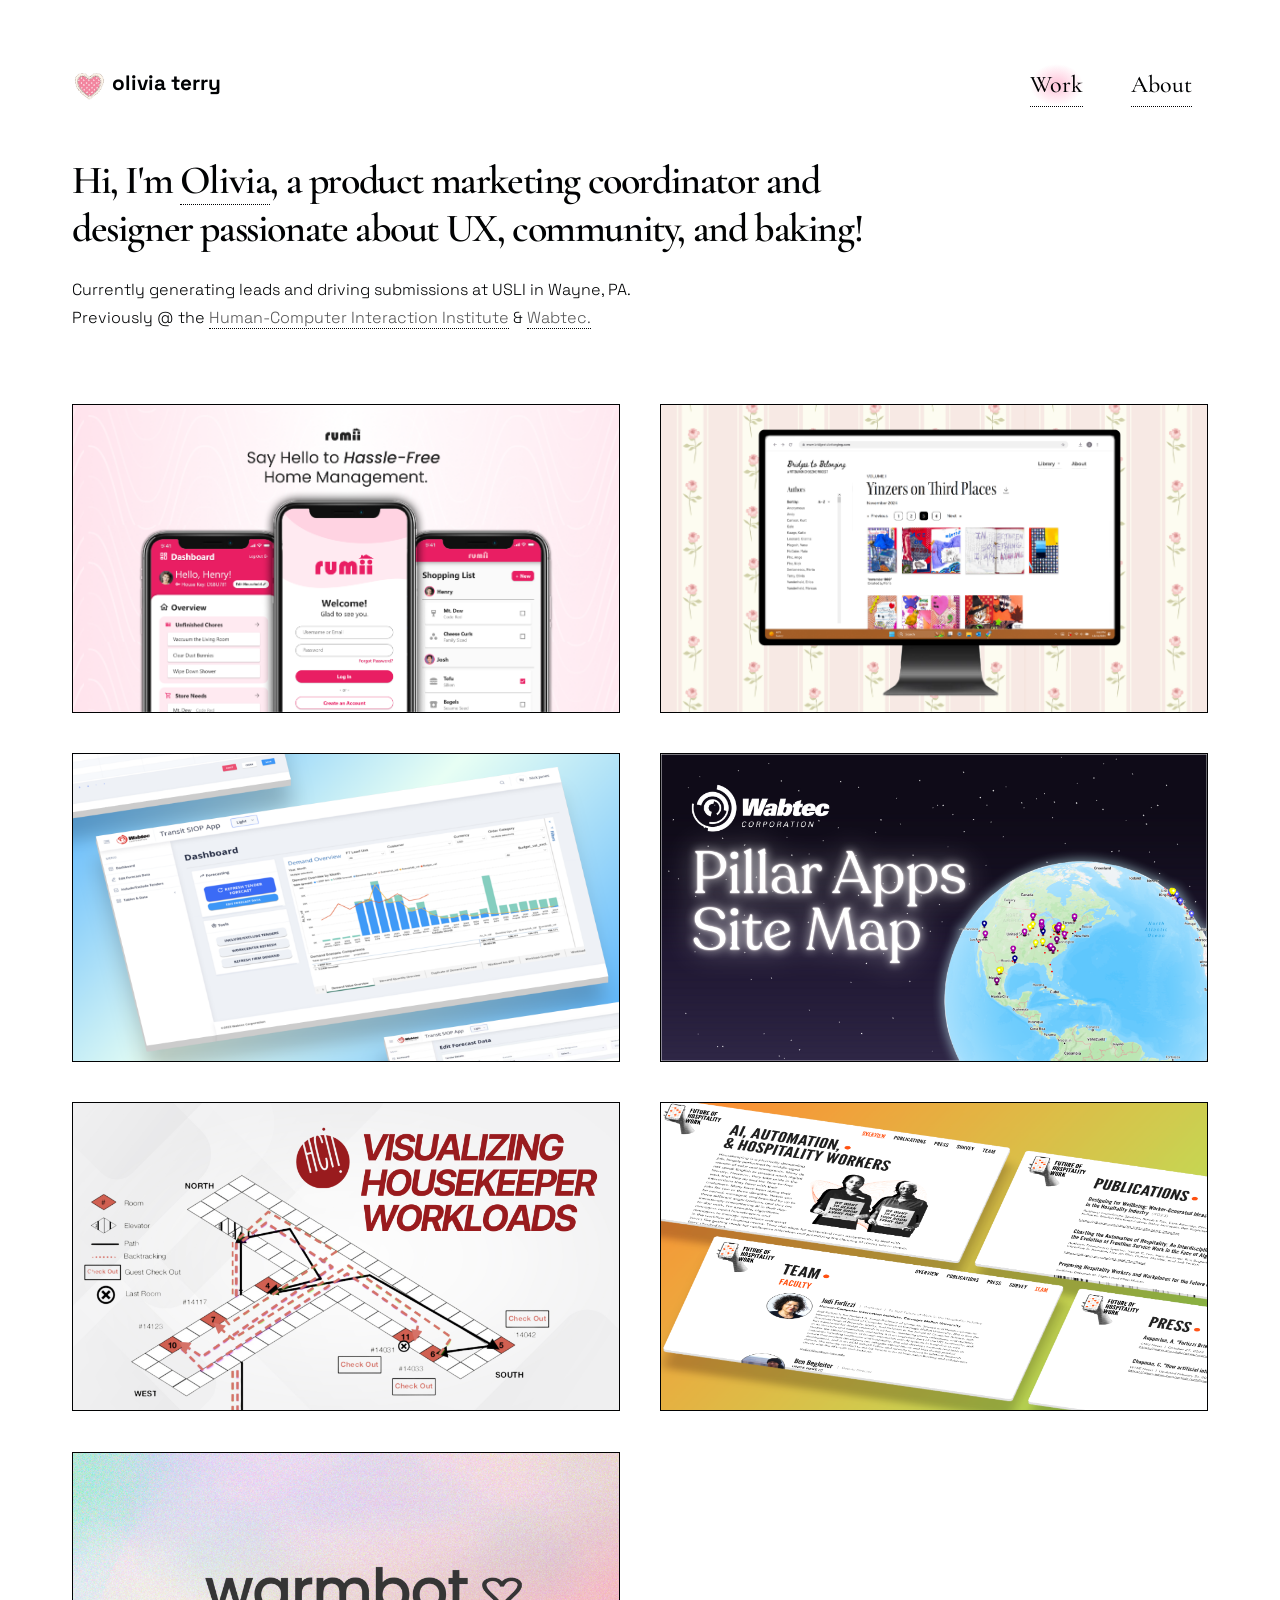
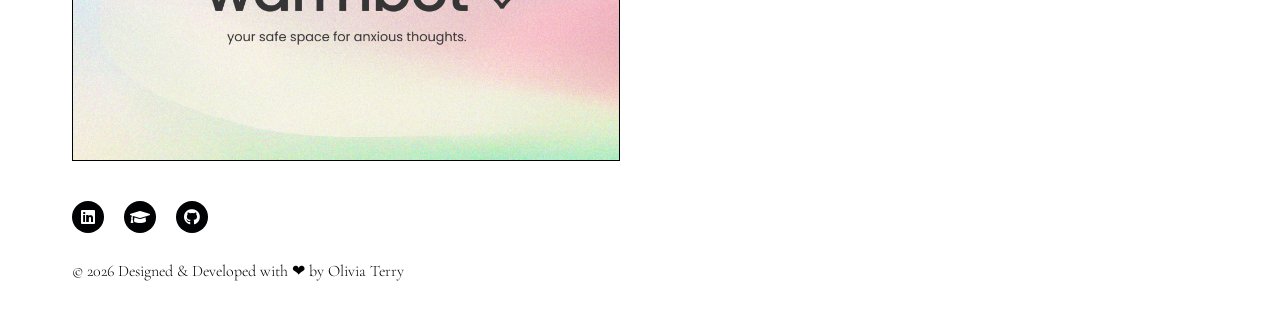
==== commit 0b5e62b6: "2026" ====
--- a/index.html
+++ b/index.html
@@ -44,7 +44,7 @@
 						</div>
 					</header>
 
-				<!-- Menu -->
+				<!-- Menu 
 					<nav id="menu">
 						<h2>Menu</h2>
 						<ul>
@@ -54,20 +54,20 @@
 							<li><a href="generic.html">Consequat dolor</a></li>
 							<li><a href="elements.html">Elements</a></li>
 						</ul>
-					</nav>
+					</nav>-->
 
 				<!-- Main -->
 					<div id="main">
 						<div class="inner">
 							<header class="head">
 								<div>
-								<h1 class="squeeze-textbox fade-in-up">Hi, I'm <a href="about.html">Olivia</a>, a product designer and developer passionate about collaborative UX, crossword puzzles, and baking!</h1>
+								<h1 class="squeeze-textbox fade-in-up">Hi, I'm <a href="about.html">Olivia</a>, a product marketing coordinator and designer passionate about UX, community, and baking!</h1>
 								<p class="squeeze-textbox fade-in-up">
-									Recently completed my B.S. in Interactive Design at the University of Pittsburgh.
+									Currently generating leads and driving submissions at USLI in Wayne, PA.
 									<br> 
-									(Previously @ the 
+									Previously @ the 
 									<a href="https://hcii.cmu.edu/" target="_blank">Human-Computer Interaction Institute</a>
-									 & <a href="https://www.wabteccorp.com/" target="_blank">Wabtec).</a>
+									 & <a href="https://www.wabteccorp.com/" target="_blank">Wabtec.</a>
                     			</p>
 							</div>
 							
@@ -221,15 +221,19 @@
 					<footer id="footer">
 						<div class="inner">
 						<section>
-								<ul class="icons">
-									<li><a href="https://www.linkedin.com/in/olivia-terry/" target="_blank" class="icon brands style2 fa-linkedin"><span class="label">Instagram</span></a></li>
-									<li><a href="mailto:oliviaterry@gmail.com" target="_blank" class="icon solid style2 fa-envelope"><span class="label">Email</span></a></li>
-									<li><a href="https://www.instagram.com/rosiesmicrobakery/" target="_blank" class="icon brands style2 fa-instagram"><span class="label">Instagram</span></a></li>
-									<li><a href="https://www.github.com/oliviat10/" target="_blank" class="icon brands style2 fa-github"><span class="label">GitHub</span></a></li>
-								</ul>
+								<ul class="icons fade-in-up">
+										<li><a href="https://www.linkedin.com/in/olivia-terry/" target="_blank"
+												class="icon brands style2 fa-linkedin"><span class="label">Instagram</span></a></li>
+										
+										<li><a href="https://scholar.google.com/citations?hl=en&user=2iWZJsIAAAAJ&view_op=list_works&gmla=AO4B3jv3CxqVbXFR-llR3tdos7HE9GNALpovSNciMGO6Ilp4UJavfPbtMgEFLNuFXMXp7k8QHDQvvRbZDl2JQ2Qx" target="_blank"
+												class="icon solid style2 fa-graduation-cap"><span class="label">Google Scholar</span></a></li>
+													
+											<li><a href="https://www.github.com/oliviat10/" target="_blank"
+												class="icon brands style2 fa-github"><span class="label">GitHub</span></a></li>
+									</ul>
 							</section>
 							<ul class="copyright">
-								<span id="copyright">© 2025 Designed & Developed with ❤ by Olivia Terry</span>							</ul>
+								<span id="copyright">© 2026 Designed & Developed with ❤ by Olivia Terry</span>							</ul>
 						</section>
 					</div>
 					</footer>
--- a/assets/css/main.css
+++ b/assets/css/main.css
@@ -506,6 +506,8 @@
 
 }
 
+
+
 .fade-in-up {
 	opacity: 0;
 	transform: translateY(30px);
@@ -670,6 +672,7 @@
 	margin-bottom: 0.4em;
 	font-weight: 600;
 }
+
 
 .project-header {
 	padding-top: 2.5rem;
@@ -680,6 +683,18 @@
 	background-position: center;
 	height: 385px;
 	margin-bottom: 3rem;
+	
+}
+@media screen and (max-width: 726px) {
+
+	.project-header {
+		height:185px;
+
+	}
+	#pillar-apps-header, #reu-header {
+		height: 150px;
+	}
+
 }
 
 .bridges-hifi {
@@ -2529,7 +2544,7 @@
 }
 
 .icon.style2:hover {
-	background-color: #f2849e;
+	background-color: #ff228d;
 	color: #010203;
 
 }
@@ -2990,6 +3005,86 @@
 	display: inline-block;
 	position: relative;
 }
+
+/* ===== Container ===== */
+.card-container {
+  position: relative;              /* anchor absolute children */
+  display: flex;
+  align-items: center;
+  justify-content: center;
+  height: 70vh;
+  transform-style: preserve-3d;
+}
+
+@media screen and (max-width: 1100px) {
+  .card-container { height: 50vh; }
+}
+
+/* ===== Cards (auto mode defaults) ===== */
+.card {
+  position: absolute;
+  width: 100%;
+  height: 100%;
+  border-radius: 10px;
+  background-repeat: no-repeat;
+  background-position: center;
+  background-size: contain;
+  filter: drop-shadow(2px 2px 2px #b0b0b0);
+  animation: rotateCard 10.5s ease-in-out infinite;
+  transition: transform 400ms ease, z-index 0s step-end;
+  cursor: pointer;                 /* default while auto-rotating */
+}
+
+@media screen and (max-width: 1100px) {
+  .card { width: 95%; }
+}
+
+/* ===== Keyframes (matches manual poses) ===== */
+@keyframes rotateCard {
+  /* Hold front */
+  0% { transform: translateZ(1px); }
+  28.57% { transform: translateZ(1px); }
+
+  /* Left pose */
+  33.33% { transform: rotate(-4deg) scale(0.9) translate(-15%, -5%); }
+  61.90% { transform: rotate(-4deg) scale(0.9) translate(-15%, -5%); }
+
+  /* Right pose */
+  66.67% { transform: rotate(4deg) scale(0.9) translate(15%, -5%); }
+  95.23% { transform: rotate(4deg) scale(0.9) translate(15%, -5%); }
+
+  /* Back to front */
+  100% { transform: translateZ(1px); }
+}
+
+/* Staggered start times to cycle the stack */
+.card:nth-child(1) { animation-delay: -7s; }
+.card:nth-child(2) { animation-delay: -3.5s; }
+/* Starts at front */
+.card:nth-child(3) { animation-delay: 0; }
+
+/* ===== Manual mode (entered after first user click) ===== */
+.card-container.manual-mode .card {
+  animation: none !important;      /* stop auto flip */
+  cursor: pointer;                 /* indicate interactivity */
+  pointer-events: none;            /* prevent front from blocking */
+}
+
+/* Only side cards are clickable in manual mode */
+.card-container.manual-mode .card.left,
+.card-container.manual-mode .card.right {
+  pointer-events: auto;
+}
+
+/* ===== Manual poses (mirror the keyframes exactly) ===== */
+.card.front  { transform: translateZ(1px);                                   z-index: 3; }
+.card.left   { transform: rotate(-4deg) scale(0.9) translate(-15%, -5%);     z-index: 2; }
+.card.right  { transform: rotate(4deg)  scale(0.9) translate(15%, -5%);      z-index: 2; }
+
+
+
+
+
 
 .map, .poster {
 	width: 100%;
@@ -3768,7 +3863,7 @@
 }
 
 #header nav ul li a[href="#menu"]:before {
-	background-image: url("data:image/svg+xml;charset=utf8,%3Csvg xmlns='http://www.w3.org/2000/svg' width='100' height='100' viewBox='0 0 100 100' preserveAspectRatio='none'%3E%3Cstyle%3Eline %7B stroke-width: 8px%3B stroke: %23f2849e%3B %7D%3C/style%3E%3Cline x1='0' y1='25' x2='100' y2='25' /%3E%3Cline x1='0' y1='50' x2='100' y2='50' /%3E%3Cline x1='0' y1='75' x2='100' y2='75' /%3E%3C/svg%3E");
+	background-image: ("data:image/svg+xmurll;charset=utf8,%3Csvg xmlns='http://www.w3.org/2000/svg' width='100' height='100' viewBox='0 0 100 100' preserveAspectRatio='none'%3E%3Cstyle%3Eline %7B stroke-width: 8px%3B stroke: %23f2849e%3B %7D%3C/style%3E%3Cline x1='0' y1='25' x2='100' y2='25' /%3E%3Cline x1='0' y1='50' x2='100' y2='50' /%3E%3Cline x1='0' y1='75' x2='100' y2='75' /%3E%3C/svg%3E");
 	opacity: 0;
 }
 
@@ -3867,14 +3962,35 @@
 	text-align: center;
 }
 
+.ds-email-me {
+	display: inline-block;
+	background-color: #ff228d;
+	color: white;
+	border: 1px solid #ff228d;
+	letter-spacing: 3px;
+	font-weight: 800;
+	font-size: 1.15rem;
+	padding: 0.5rem 1.25rem;
+	margin-right: 1rem;
+	border-radius: 2px;
+	width: auto;
+	text-align: center;
+}
+
 .ds-download-button i {
 	font-size: 1.125rem;
 	vertical-align: middle;
 }
 
 .ds-download-button:hover {
-	color: #010203;
-	border: 1px solid #ff228d;
+	color: #ff228d !important;
+	border: solid 1px #ff228d;
+	background-color: #ffdfebab;
+}
+
+.ds-email-me:hover {
+	background-color: #af0557;
+	color: white !important;
 }
 
 .nav-link {
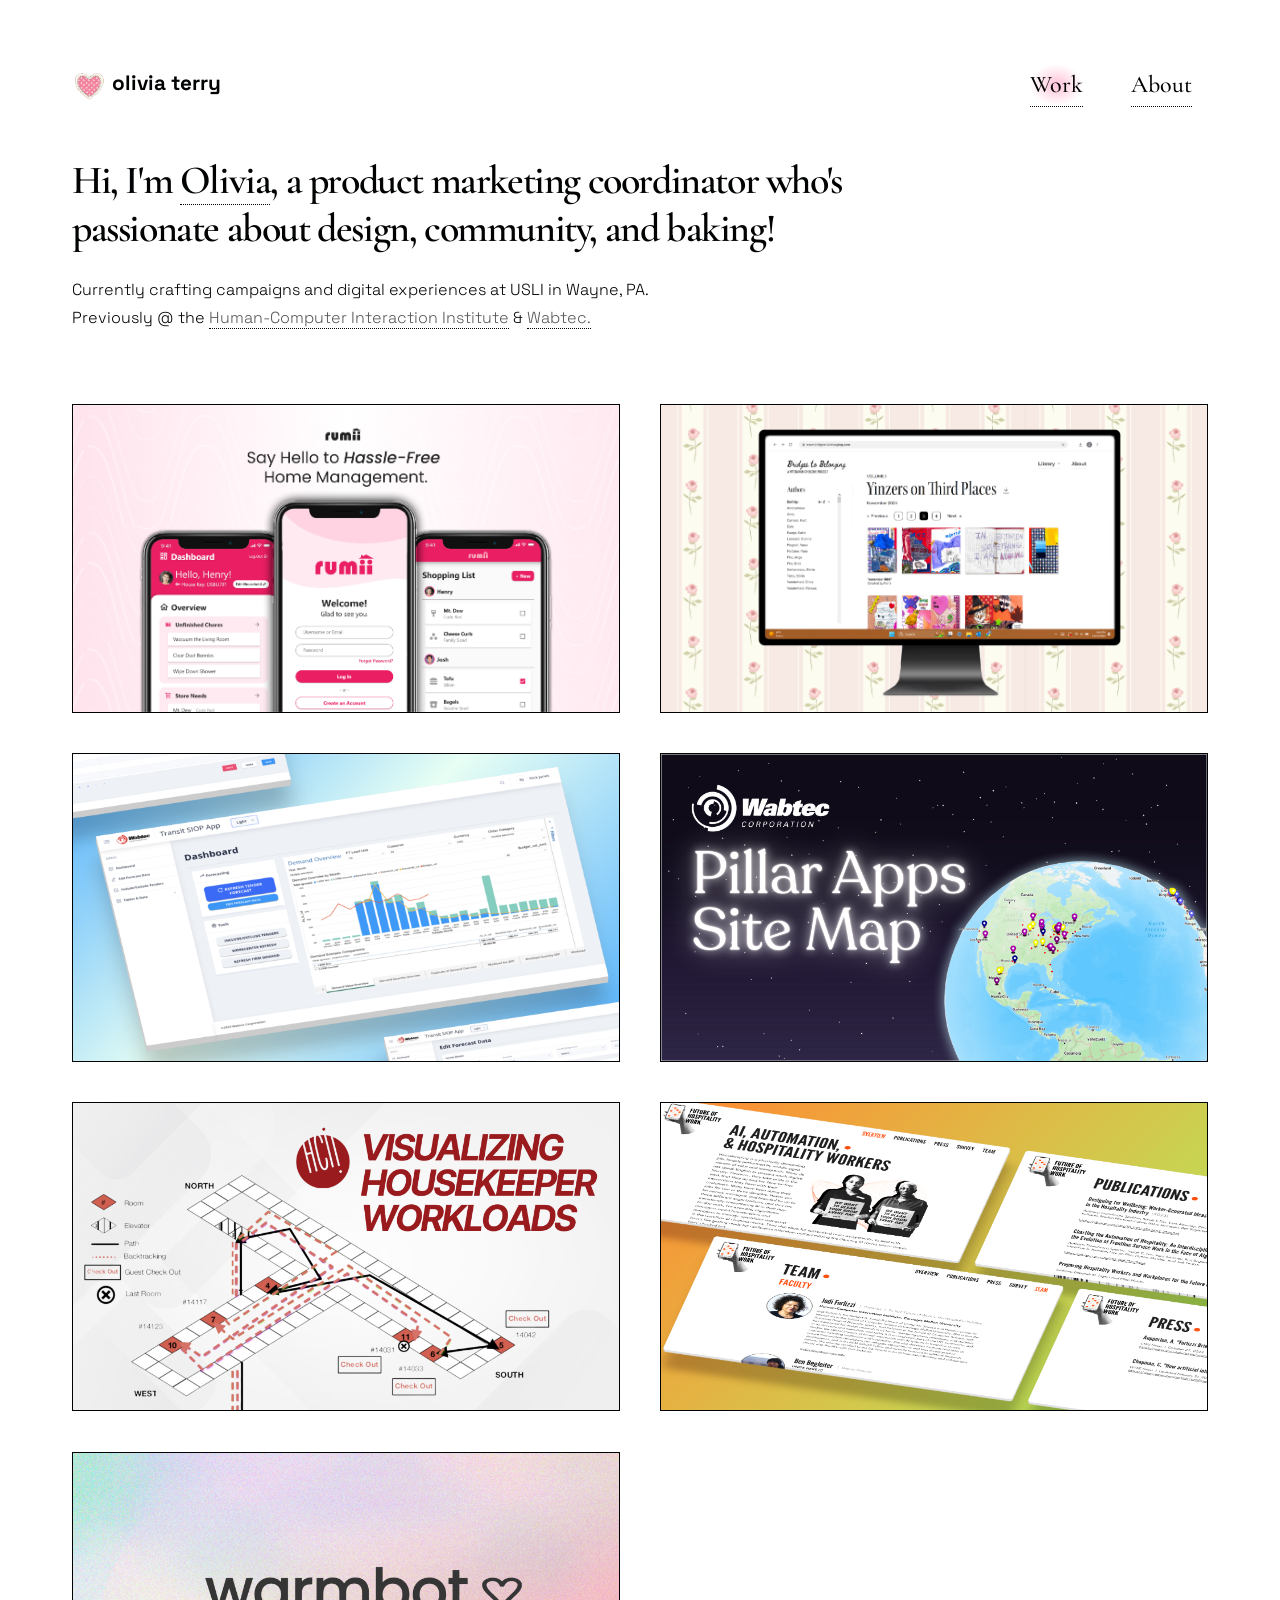
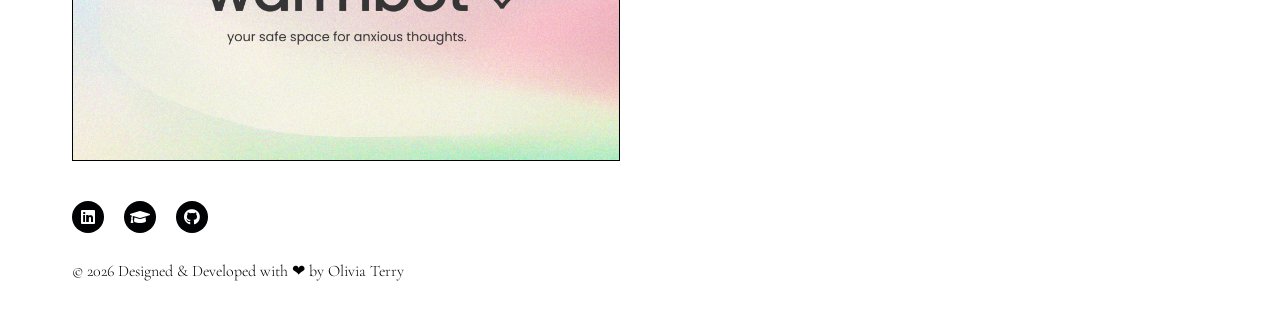
==== commit 9226f9fb: "hero" ====
--- a/index.html
+++ b/index.html
@@ -61,9 +61,9 @@
 						<div class="inner">
 							<header class="head">
 								<div>
-								<h1 class="squeeze-textbox fade-in-up">Hi, I'm <a href="about.html">Olivia</a>, a product marketing coordinator and designer passionate about UX, community, and baking!</h1>
+								<h1 class="squeeze-textbox fade-in-up">Hi, I'm <a href="about.html">Olivia</a>, a product marketing coordinator who's passionate about design, community, and baking!</h1>
 								<p class="squeeze-textbox fade-in-up">
-									Currently generating leads and driving submissions at USLI in Wayne, PA.
+									Currently crafting campaigns and digital experiences at USLI in Wayne, PA.
 									<br> 
 									Previously @ the 
 									<a href="https://hcii.cmu.edu/" target="_blank">Human-Computer Interaction Institute</a>
--- a/assets/css/main.css
+++ b/assets/css/main.css
@@ -506,7 +506,13 @@
 
 }
 
-
+.about-text {
+	margin-bottom:25px;
+}
+
+.about-intro {
+	margin-bottom: 30px;
+}
 
 .fade-in-up {
 	opacity: 0;
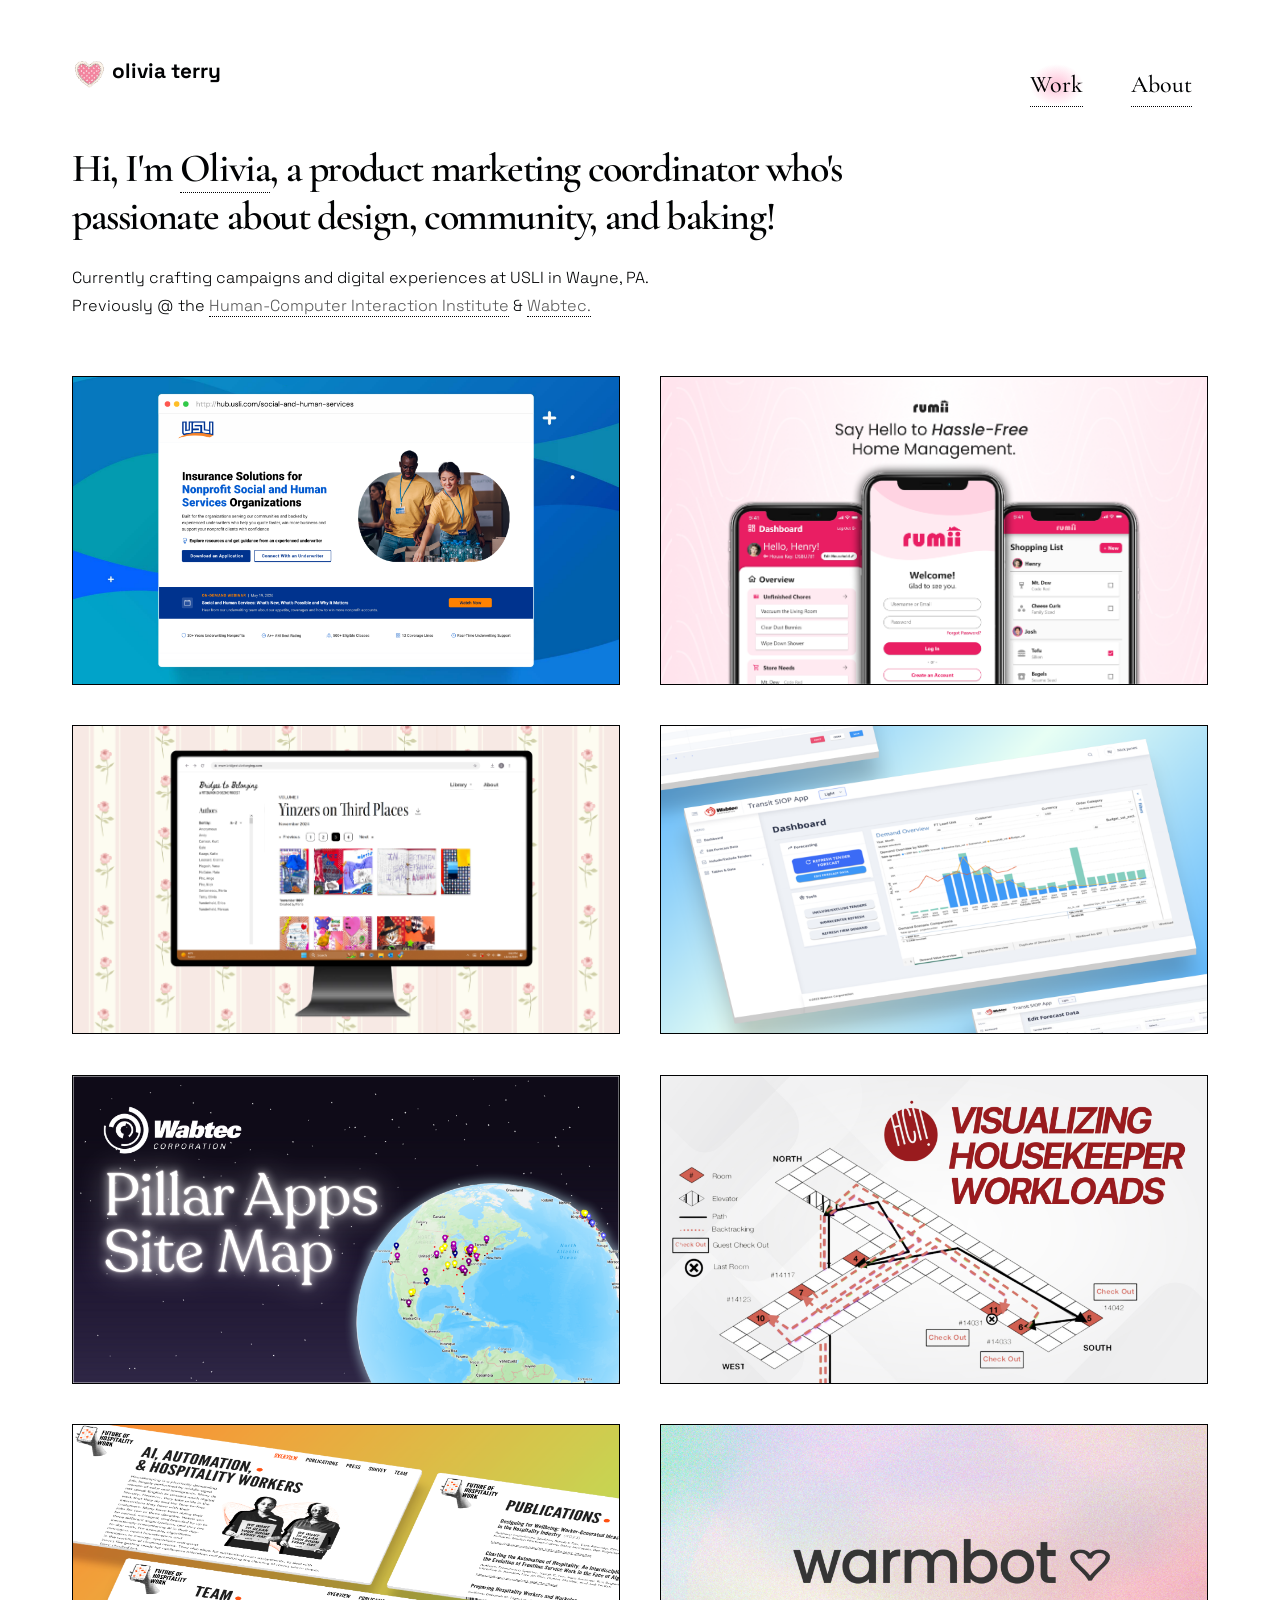
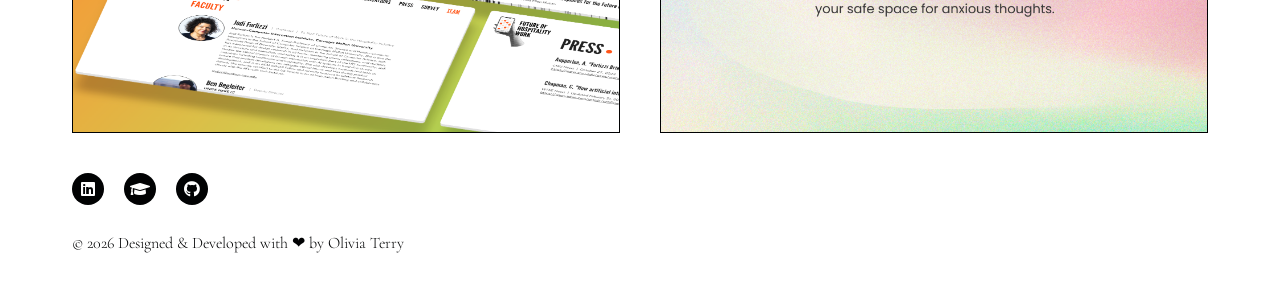
==== commit 38ce57c2: "shs tile" ====
--- a/index.html
+++ b/index.html
@@ -94,7 +94,20 @@
 								</div>-->
 							</header>
 							<section class="tiles">
-								
+								<article class="style1 fade-in-up">
+									<span class="image">
+										<img src="images/shs-page.png" alt="" />
+									</span>
+									<a href="http://hub.usli.com/social-and-human-services" target="_blank">
+										
+										<div class="content">
+											<h2 class="tile-header">Social Services Landing Page</h2>
+											<p>
+												A campaign landing page and resource hub for USLI's Social and Human Services product.
+											</p>
+										</div>
+									</a>
+								</article>
 								<article class="style1 fade-in-up">
 									<span class="image">
 										<img src="images/rumii-cover.png" alt="" />
--- a/assets/css/main.css
+++ b/assets/css/main.css
@@ -3687,7 +3687,7 @@
 }
 
 *+.tiles {
-	margin-top: 2em;
+	margin-top: -1em;
 }
 
 body.is-preload .tiles article {
@@ -3768,7 +3768,7 @@
 /* Header */
 
 #header {
-	padding: 4em 0 0.1em 0;
+	padding: 3.25em 0 0.1em 0;
 }
 
 #header .logo {
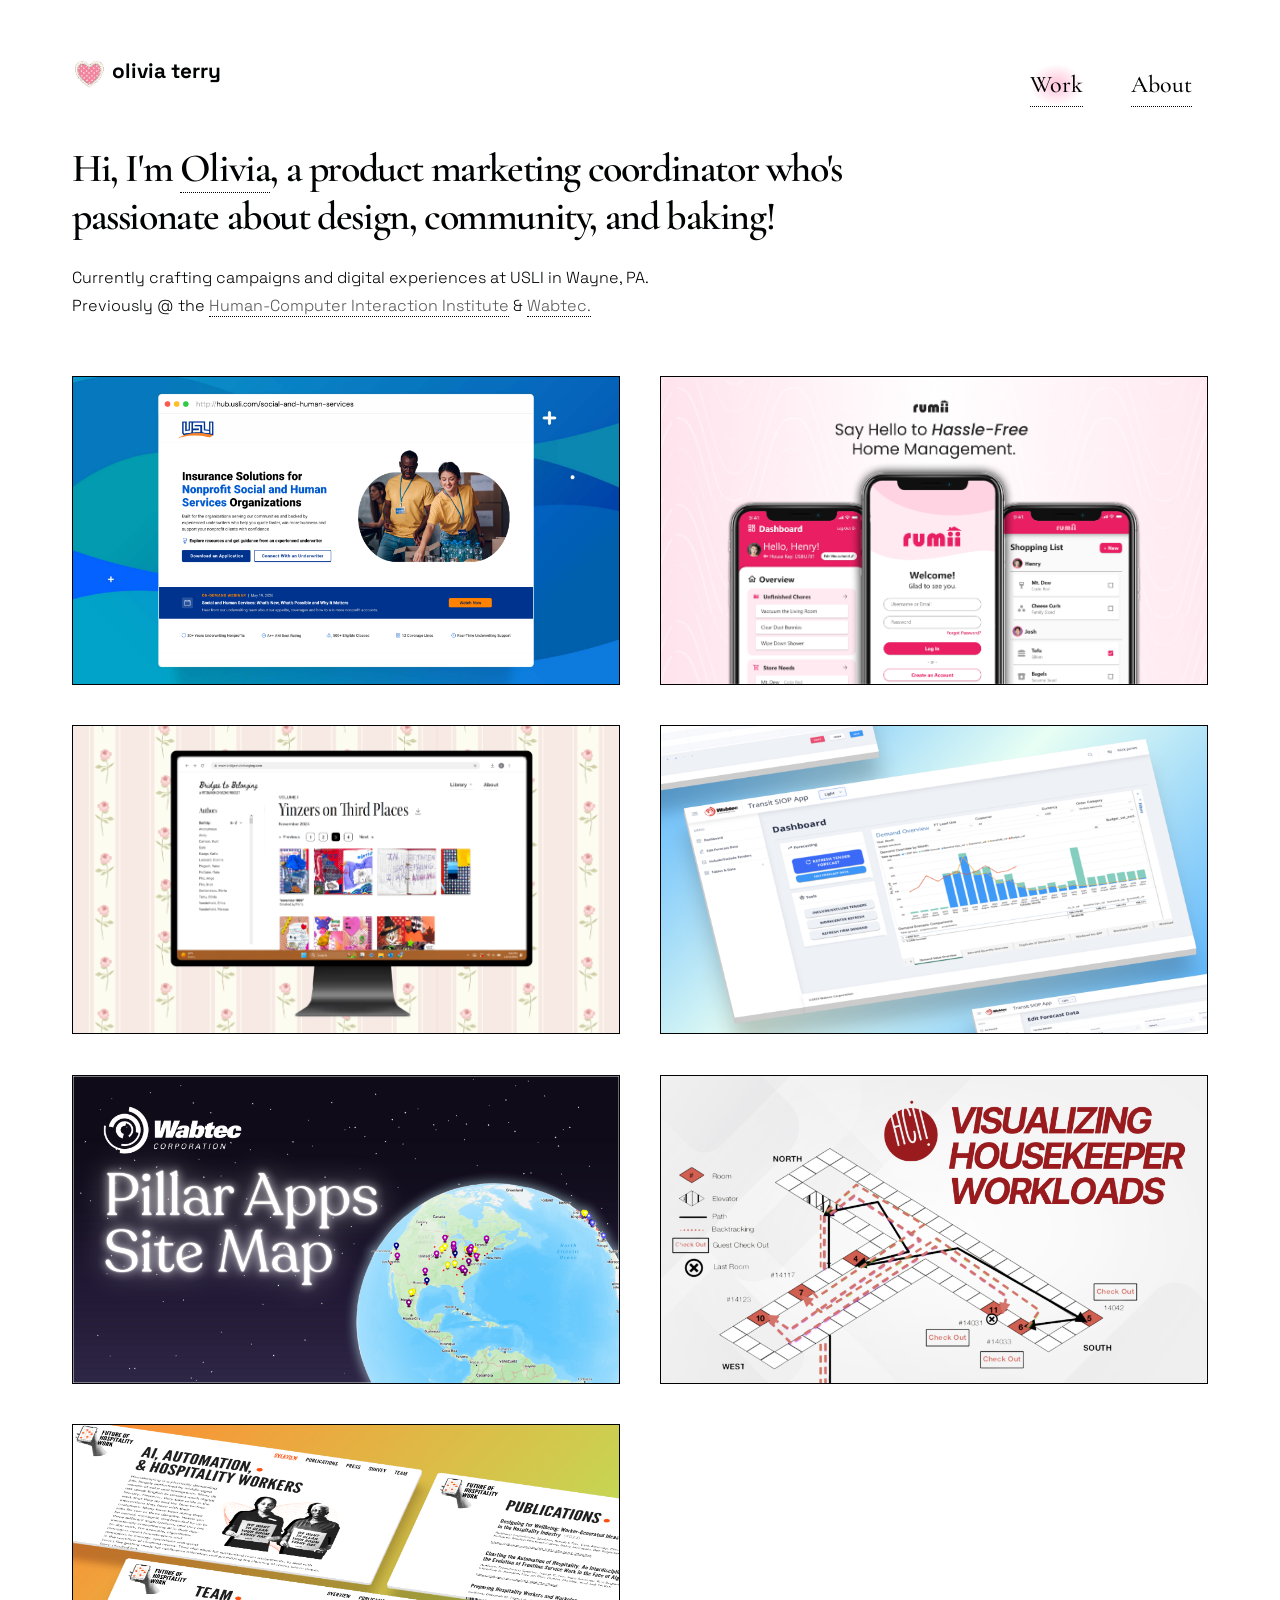
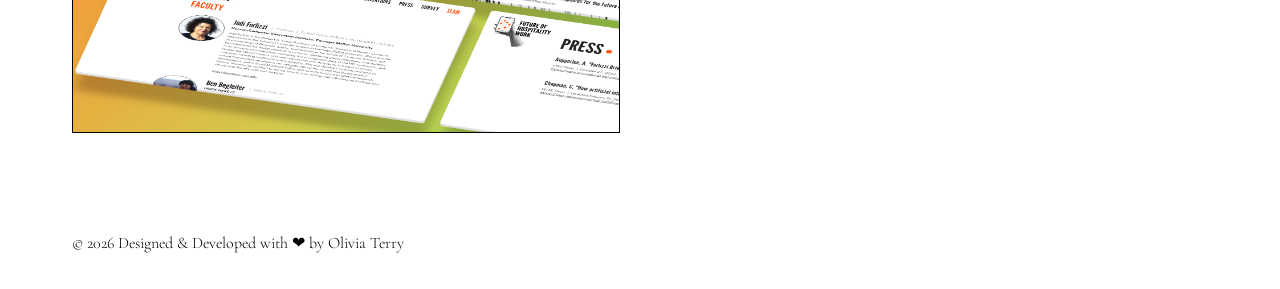
==== commit ac05a96d: "pittsburgh" ====
--- a/index.html
+++ b/index.html
@@ -130,7 +130,7 @@
 										
 										<div class="content">
 											<h2 class="tile-header">Bridges to Belonging</h2>
-											<p>A digital library for displaying zine booklets co-created with community members.</p>
+											<p>A digital library for displaying zine booklets co-created with Pittsburgh community members.</p>
 										</div>
 									</a>
 								</article>
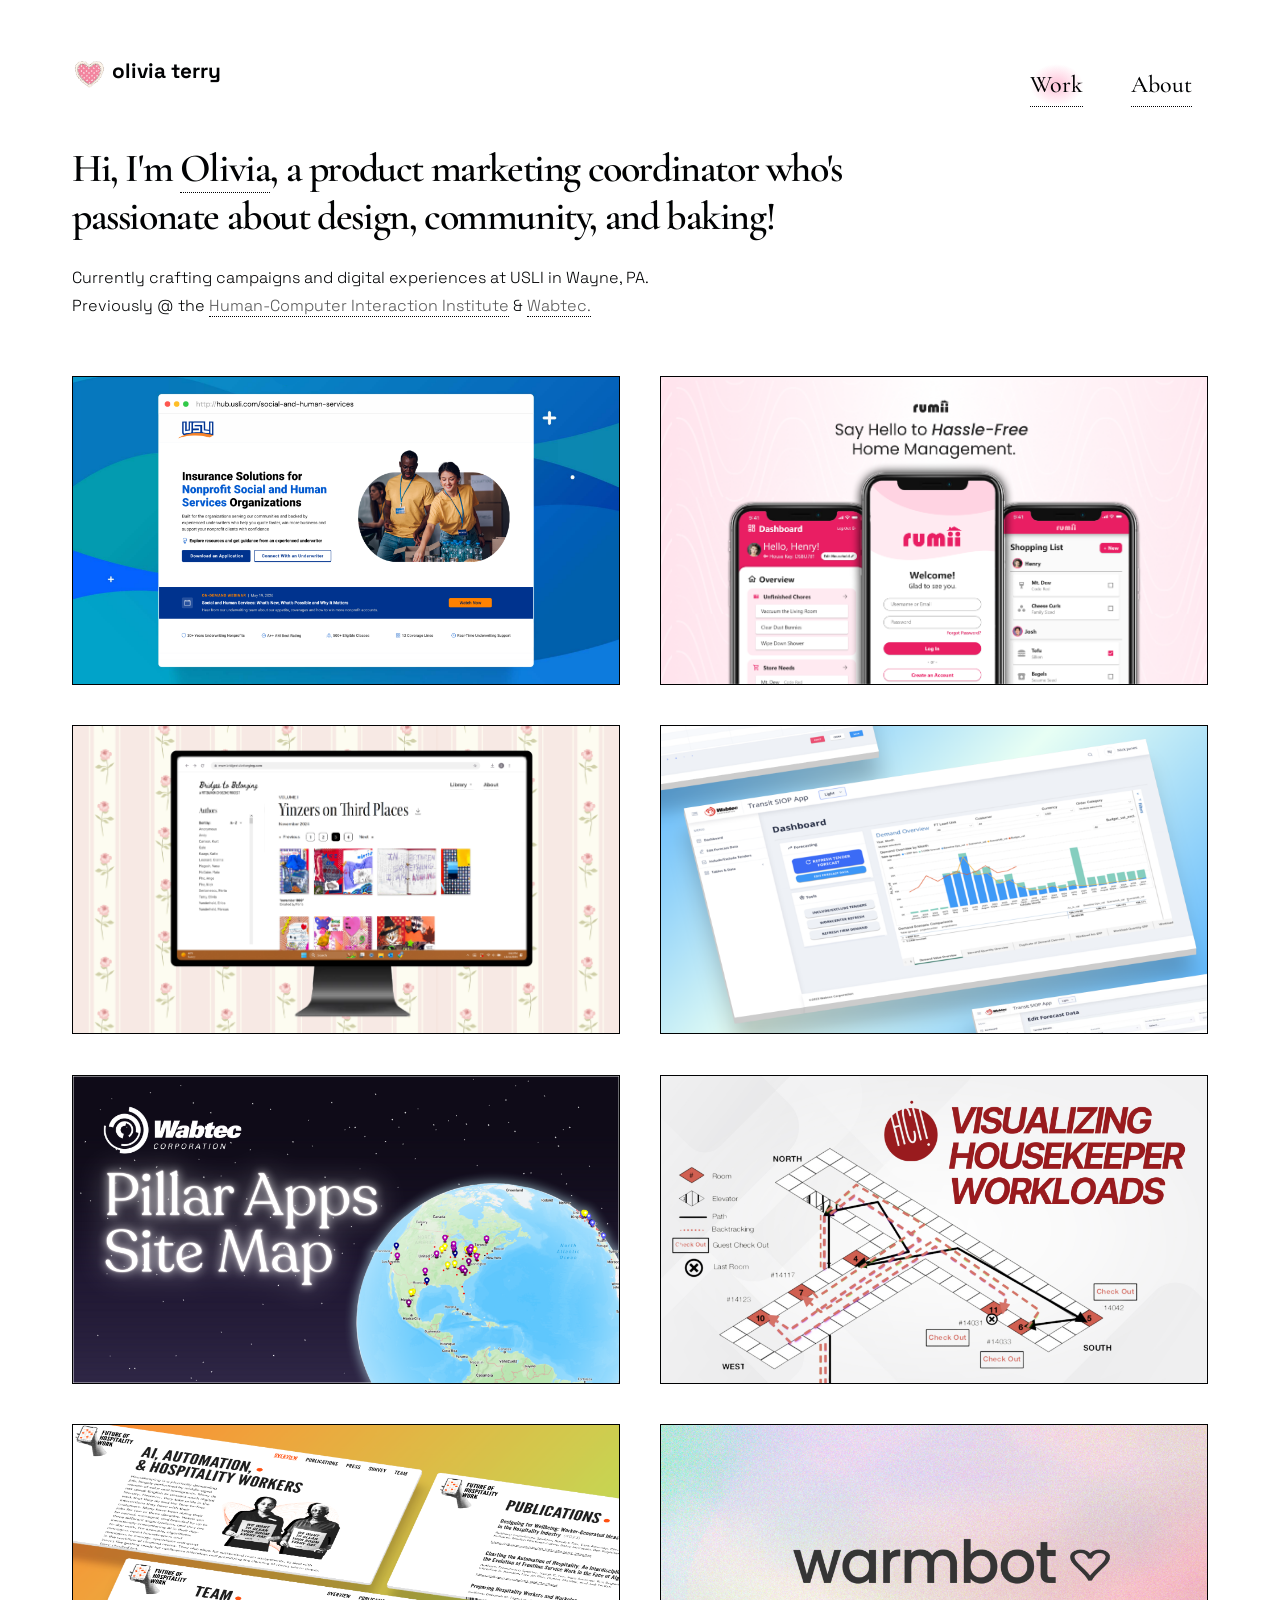
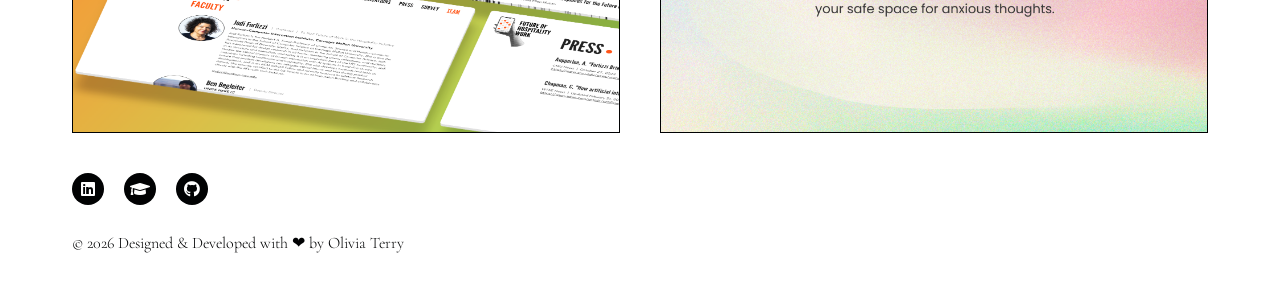
==== commit e2313e99: "divider lines and scoping fix" ====
--- a/index.html
+++ b/index.html
@@ -206,10 +206,7 @@
 										</div>
 									</a>
 								</article>
-								
-								
-								
-								
+							
 								
 								<!--
 								<article class="style4">
--- a/assets/css/main.css
+++ b/assets/css/main.css
@@ -673,6 +673,13 @@
 .about-head {
 	margin-bottom: 0.5em;
 }
+@media screen and (max-width: 726px) {
+
+	.about-head {
+		margin-top: 1.26em;
+	}
+
+}
 
 .case-study-head {
 	margin-bottom: 0.4em;
@@ -3966,6 +3973,7 @@
 	border-radius: 2px;
 	width: auto;
 	text-align: center;
+	margin-bottom: 2.05rem;
 }
 
 .ds-email-me {
@@ -3981,6 +3989,7 @@
 	border-radius: 2px;
 	width: auto;
 	text-align: center;
+	margin-bottom: 2.05rem;
 }
 
 .ds-download-button i {
